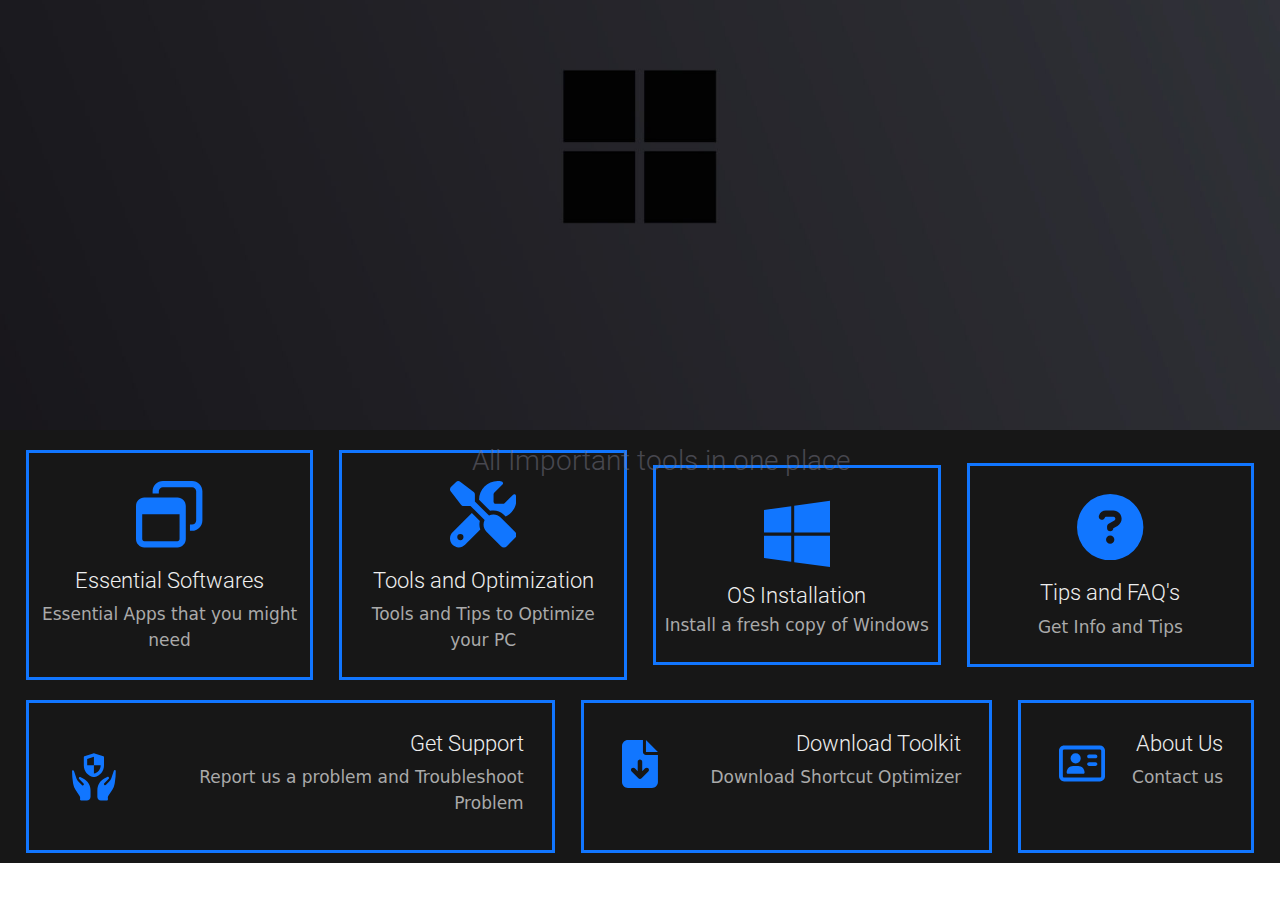
==== index.html @ a5f3204c "Utility Toolkit v1.0.1" ====
<!DOCTYPE html>
<html lang="en">
<head>
    <meta charset="UTF-8">
    <meta http-equiv="X-UA-Compatible" content="IE=edge">
    <meta name="viewport" content="width=device-width, initial-scale=1.0">
    <title>Utility Toolkit</title>
    <link rel="shortcut icon" href="favicon.png" type="image/x-icon">

    <meta name="author" content="Md. Muhibbur Rahman">
    <meta name="description" content="Utility Toolkit">

    <!--CSS-->
    <link rel="stylesheet" href="css/main.css">
    <link rel="stylesheet" href="css/mobile.css">
    <link rel="stylesheet" href="css/universal.css">
    <link rel="stylesheet" href="css/bootstrap.css"><!-- Bootstrap Offline -->
    
    <!--Fontawesome CDN-->
    <link rel="stylesheet" href="https://cdnjs.cloudflare.com/ajax/libs/font-awesome/6.1.1/css/all.min.css" integrity="sha512-KfkfwYDsLkIlwQp6LFnl8zNdLGxu9YAA1QvwINks4PhcElQSvqcyVLLD9aMhXd13uQjoXtEKNosOWaZqXgel0g==" crossorigin="anonymous" referrerpolicy="no-referrer" />
</head>
<body class="body"> 

    <section class="intro">
        <img src="res/intro/pc-cover.jpg" class="main-cover pc-cover" alt="main-cover">
        <img src="res/intro/phone-cover.jpg" class="main-cover mobile-cover" alt="main-cover">
        <p class="intro-text"> All Important tools in one place </p>

        <div class="forward-text">
            <i class="fa-solid fa-triangle-exclamation"></i> <p class="f-text"><b class="f-text-b">Note : </b> This Site isn't Optimised for Phone. Please Re-Open this in your Browser</p>
        </div>

    </section>


    <section class="option-section">
         <!-- Options -->
         <div class="option-wrapper">
            <div class="option esoft">
                <a href="pages/essential-softwares/essential-softwares.html" class="option-link">
                    <svg class="option-logo-svg" xmlns="http://www.w3.org/2000/svg" viewBox="0 0 512 512"><path d="M432 48H208c-17.7 0-32 14.3-32 32V96H128V80c0-44.2 35.8-80 80-80H432c44.2 0 80 35.8 80 80V304c0 44.2-35.8 80-80 80H416V336h16c17.7 0 32-14.3 32-32V80c0-17.7-14.3-32-32-32zM48 448c0 8.8 7.2 16 16 16H320c8.8 0 16-7.2 16-16V256H48V448zM64 128H320c35.3 0 64 28.7 64 64V448c0 35.3-28.7 64-64 64H64c-35.3 0-64-28.7-64-64V192c0-35.3 28.7-64 64-64z"/></svg>
                    <div class="option-text">
                        <h3 class="option-name">Essential Softwares</h3>
                        <p class="option-desc">Essential Apps that you might need</p>
                    </div>
                    
                </a>
            </div>

            <div class="option tools" >
                <a href="pages/tools/tools.html" class="option-link">
                    <svg class="option-logo-svg" xmlns="http://www.w3.org/2000/svg" viewBox="0 0 512 512"><path d="M78.6 5C69.1-2.4 55.6-1.5 47 7L7 47c-8.5 8.5-9.4 22-2.1 31.6l80 104c4.5 5.9 11.6 9.4 19 9.4h54.1l109 109c-14.7 29-10 65.4 14.3 89.6l112 112c12.5 12.5 32.8 12.5 45.3 0l64-64c12.5-12.5 12.5-32.8 0-45.3l-112-112c-24.2-24.2-60.6-29-89.6-14.3l-109-109V104c0-7.5-3.5-14.5-9.4-19L78.6 5zM19.9 396.1C7.2 408.8 0 426.1 0 444.1C0 481.6 30.4 512 67.9 512c18 0 35.3-7.2 48-19.9L233.7 374.3c-7.8-20.9-9-43.6-3.6-65.1l-61.7-61.7L19.9 396.1zM512 144c0-10.5-1.1-20.7-3.2-30.5c-2.4-11.2-16.1-14.1-24.2-6l-63.9 63.9c-3 3-7.1 4.7-11.3 4.7H352c-8.8 0-16-7.2-16-16V102.6c0-4.2 1.7-8.3 4.7-11.3l63.9-63.9c8.1-8.1 5.2-21.8-6-24.2C388.7 1.1 378.5 0 368 0C288.5 0 224 64.5 224 144l0 .8 85.3 85.3c36-9.1 75.8 .5 104 28.7L429 274.5c49-23 83-72.8 83-130.5zM56 432a24 24 0 1 1 48 0 24 24 0 1 1 -48 0z"/></svg>
                    <div class="option-text">
                       <h3 class="option-name">Tools and Optimization</h3>
                       <p class="option-desc">Tools and Tips to Optimize your PC</p> 
                    </div>
                    
                </a>
            </div>

            <div class="option os" >
                <a href="pages/os/os.html" class="option-link">
                    <svg class="option-logo-svg" style="margin-bottom: 11px;"  xmlns="http://www.w3.org/2000/svg" viewBox="0 0 448 512"><!--! Font Awesome Pro 6.4.0 by @fontawesome - https://fontawesome.com License - https://fontawesome.com/license (Commercial License) Copyright 2023 Fonticons, Inc. --><path d="M0 93.7l183.6-25.3v177.4H0V93.7zm0 324.6l183.6 25.3V268.4H0v149.9zm203.8 28L448 480V268.4H203.8v177.9zm0-380.6v180.1H448V32L203.8 65.7z"/></svg>
                    <div class="option-text">
                        <h3 class="option-name" style="margin-top: 0px;margin-bottom: 4px;">OS Installation</h3>
                        <p class="option-desc">Install a fresh copy of Windows</p>
                    </div>
                </a>
            </div>

            <div class="option tips" >
                <a href="pages/tips/tips.html" class="option-link">
                    <svg class="option-logo-svg" xmlns="http://www.w3.org/2000/svg" viewBox="0 0 512 512"><!--! Font Awesome Pro 6.4.0 by @fontawesome - https://fontawesome.com License - https://fontawesome.com/license (Commercial License) Copyright 2023 Fonticons, Inc. --><path d="M256 512A256 256 0 1 0 256 0a256 256 0 1 0 0 512zM169.8 165.3c7.9-22.3 29.1-37.3 52.8-37.3h58.3c34.9 0 63.1 28.3 63.1 63.1c0 22.6-12.1 43.5-31.7 54.8L280 264.4c-.2 13-10.9 23.6-24 23.6c-13.3 0-24-10.7-24-24V250.5c0-8.6 4.6-16.5 12.1-20.8l44.3-25.4c4.7-2.7 7.6-7.7 7.6-13.1c0-8.4-6.8-15.1-15.1-15.1H222.6c-3.4 0-6.4 2.1-7.5 5.3l-.4 1.2c-4.4 12.5-18.2 19-30.6 14.6s-19-18.2-14.6-30.6l.4-1.2zM224 352a32 32 0 1 1 64 0 32 32 0 1 1 -64 0z"/></svg>
                    <div class="option-text">
                        <h3 class="option-name">Tips and FAQ's</h3>
                        <p class="option-desc">Get Info and Tips</p>
                    </div>
                </a>
            </div>
        </div>

        <div class="option-wrapper wrapper-r2">
 
            <div class="option c1">
                <a href="pages/support/support.html" class="option-link c-link">
                    <svg class="option-logo-svg c1-logo" version="1.1" id="Layer_1" xmlns="http://www.w3.org/2000/svg" xmlns:xlink="http://www.w3.org/1999/xlink" x="0px" y="0px"viewBox="0 0 64 64" style="enable-background:new 0 0 64 64;" xml:space="preserve"><path class="st0" d="M6,25.2L6,25.2c0,4.6,0.4,9.1,1.1,13.6l0.3,1.6c0.4,2.4,1.3,4.7,2.7,6.8l4.7,7.1c0.8,1.2,1,2.6,0.7,4c-0.2,0.8,0.4,1.6,1.2,1.8c0.1,0,0.2,0,0.3,0h6.5c2.5,0,4.5-2,4.5-4.5l0,0v-7.5c0-2.8-0.7-5.6-2.1-8.1c-1.6-2.7-3.9-4.9-6.7-6.2l-2.9-1.5c-0.2-0.1-0.4-0.1-0.6-0.2h-0.2c-0.8,0-1.4,0.7-1.4,1.4c0,0.4,0.1,0.7,0.4,1l5.2,5.2c0.5,0.5,0.5,1.3,0.1,1.9c-0.5,0.6-1.4,0.7-2,0.2c0,0-0.1-0.1-0.1-0.1l-3.9-3.8c-1.1-1.1-2-2.5-2.5-4l-3-8.9C8,24.2,7.3,24,6.7,24.2C6.3,24.4,6,24.7,6,25.2z"/><path class="st0" d="M56.6,40.3l0.3-1.6c0.8-4.5,1.1-9,1.1-13.6l0,0c0-0.6-0.5-1.2-1.2-1.2c-0.5,0-0.9,0.3-1.1,0.8l-3,8.9c-0.5,1.5-1.4,2.9-2.5,4l-3.8,3.8c-0.5,0.6-1.4,0.6-2,0.1c0,0-0.1-0.1-0.1-0.1c-0.5-0.6-0.4-1.4,0.1-1.9l5.2-5.2c0.5-0.6,0.5-1.5,0-2c-0.3-0.3-0.6-0.4-1-0.4h-0.2c-0.2,0-0.4,0.1-0.6,0.2l-2.9,1.5c-2.8,1.4-5.1,3.5-6.7,6.2c-1.4,2.5-2.1,5.3-2.1,8.1v8c0,2.3,1.9,4.1,4.1,4.1h7c0.8,0,1.5-0.7,1.5-1.5c0-0.1,0-0.2,0-0.4c-0.3-1.4-0.1-2.8,0.7-4l4.7-7.1C55.3,45,56.2,42.7,56.6,40.3z"/><path class="st0" d="M44,18.3V8.5l0,0c0-0.5-0.3-0.9-0.7-1L32.8,4.1C32.6,4,32.3,4,32,4l0,0c-0.3,0-0.6,0-0.9,0.1L20.7,7.5c-0.4,0.1-0.7,0.5-0.7,1v9.8C20,25,24.6,30.6,31.1,32c0.3,0.1,0.6,0.1,0.9,0.1l0,0c0.3,0,0.6,0,0.9-0.1C39.4,30.6,44,24.9,44,18.3zM40,18.3c0,4.7-3.3,8.7-7.9,9.7H32V18h-8v-7.3l8-2.6V18h8V18.3z"/></svg>
                    <div class="option-text">
                        <h3 class="option-name righty">Get Support</h3>
                        <p class="option-desc righty">Report us a problem and Troubleshoot Problem</p>
                    </div>
                </a>
            </div>

            <div class="option c2 ">
                <a href="pages/toolkit/toolkit.html"  class="option-link c-link">
                    <svg class="option-logo-svg c2-logo" xmlns="http://www.w3.org/2000/svg" viewBox="0 0 384 512"><!--! Font Awesome Pro 6.4.0 by @fontawesome - https://fontawesome.com License - https://fontawesome.com/license (Commercial License) Copyright 2023 Fonticons, Inc. --><path d="M64 0C28.7 0 0 28.7 0 64V448c0 35.3 28.7 64 64 64H320c35.3 0 64-28.7 64-64V160H256c-17.7 0-32-14.3-32-32V0H64zM256 0V128H384L256 0zM216 232V334.1l31-31c9.4-9.4 24.6-9.4 33.9 0s9.4 24.6 0 33.9l-72 72c-9.4 9.4-24.6 9.4-33.9 0l-72-72c-9.4-9.4-9.4-24.6 0-33.9s24.6-9.4 33.9 0l31 31V232c0-13.3 10.7-24 24-24s24 10.7 24 24z"/></svg>
                    <div class="option-text">
                        <h3 class="option-name righty">Download Toolkit</h3>
                        <p class="option-desc righty">Download Shortcut Optimizer </p>
                    </div>
                </a>
            </div>

            <div class="option c3">
                <a href="pages/info/info.html" class="option-link c-link">
                    <svg class="option-logo-svg c3-logo" xmlns="http://www.w3.org/2000/svg" viewBox="0 0 576 512"><!--! Font Awesome Pro 6.4.0 by @fontawesome - https://fontawesome.com License - https://fontawesome.com/license (Commercial License) Copyright 2023 Fonticons, Inc. --><path d="M512 80c8.8 0 16 7.2 16 16V416c0 8.8-7.2 16-16 16H64c-8.8 0-16-7.2-16-16V96c0-8.8 7.2-16 16-16H512zM64 32C28.7 32 0 60.7 0 96V416c0 35.3 28.7 64 64 64H512c35.3 0 64-28.7 64-64V96c0-35.3-28.7-64-64-64H64zM208 256a64 64 0 1 0 0-128 64 64 0 1 0 0 128zm-32 32c-44.2 0-80 35.8-80 80c0 8.8 7.2 16 16 16H304c8.8 0 16-7.2 16-16c0-44.2-35.8-80-80-80H176zM376 144c-13.3 0-24 10.7-24 24s10.7 24 24 24h80c13.3 0 24-10.7 24-24s-10.7-24-24-24H376zm0 96c-13.3 0-24 10.7-24 24s10.7 24 24 24h80c13.3 0 24-10.7 24-24s-10.7-24-24-24H376z"/></svg>
                    <div class="option-text">
                        <h3 class="option-name righty">About Us</h3>
                        <p class="option-desc righty">Contact us</p>
                    </div>
                </a>
            </div>
        </div>

        <!-- Options End -->
    </section>



   

    <!-- JS -->
    <script src="js/script.js"></script>
</body>
</html>
---- css/main.css ----
@media screen and (min-width : 992px){
    /*******PC SCREEN CSS*******/
    .intro{
        margin: 0;
        padding: 0px 0px 10px 0px;
        background-color: var(--bg);
    }
    .intro-text{
        color: #777888;
        opacity: 50% !important;
        font-size: 28px;
        font-family: Font2;
        /* font-weight: 800; */
        /* text-shadow: 0px 0px 10px #ffffff !important; */
        margin: 0;
        position: absolute;
        top: 48%;
        left: 35.5%;
        /* background-color: rgba(23, 23, 23, 0.311); */
        border-radius: 10px;
        padding: 8px 18px;
    }
    .forward-text{
        display: none;
    }
    .main-cover{
        width: 100%;
    }
    .mobile-cover{
        display: none;
    }



    /******* Option *******/
    .option-section{
        background-color: var(--bg);
        padding: 10px 0px;
    }

    .option-wrapper{
        /* position: absolute;
        bottom: 15px; */
        margin: 0px auto;
        display: flex;
        justify-content: space-between;
        align-items: center;
        width: 98%;        
    }
    
    .option{
        border: 3px solid var(--theme);
        margin: 0px 13px;
        padding: 8px;
        height: auto;
        width: 27%;
        transition: 0.1s;
    }
    .option-logo-svg{
        width: 25%;
        padding: 0px;
        display: block;
        margin: 20px auto;
        fill: var(--theme);
    }

    .option-name{
        text-align: center !important;
        color: var(--text);
        margin-top: 10px;
        font-size: 22px;
        transition: 0.2s;
        font-family: Font2;
    }
    .option-desc{
        text-align: center !important;
        color: var(--dim);
        font-size: 17px;
        transition: 0.2s;
    }
    .option-link{
        text-decoration: none;

    }
    .option:hover{
        background-color: #222222;
        border: none;
        border-bottom: 4px solid var(--theme);
        transition: 0.2s;
    }
    .option:hover .option-logo-svg{
        fill: var(--theme);
        stroke: var(--theme);
        transition: 0.1s;
    }
    .option:hover .option-name{
        color:var(--theme);
        font-weight: 800;
        font-size: 24px;
        transition: 0.2s;
    }
    .option:hover .option-desc{
        color: var(--text);
        transition: 0.2s;
    }





    .wrapper-r2{
        width: 98%;
        margin-top: 20px;
        display: flex;
        justify-content: space-between;
    }

    .c-link{
        display: flex;
        justify-content: space-between;
        align-items: center;
        padding: 10px 20px;
        text-decoration: none;
    }

    .c1, .c2, .c3{
        height: 17vh;
    }


    .option-text h3,p{
        text-align: right;
    }


    .c1-logo, .c2-logo, .c3-logo{
        margin: 0;
        padding: 10px;
        width: 16%;
        fill: var(--theme);
    }
    .c3-logo{
        width: 38%;
    }
    .c2-logo{
        width: 16%;
    }
    .righty{
        text-align: right !important;
    }


    .c1{
        width: 45%;
    }
    .c2{
        width: 35%;
    }
    .c3{
        width: 20%;
    }

}

@media screen and (max-width: 1280px) and (max-height: 720px) {
    .intro-text{
        font-size: 28px;
        top: 40%;
        left: 32%;
    }
    .option{
        height: auto;
    }
}
---- css/mobile.css ----
@media screen and (max-width:992px) {
    
    .main-cover{
        width: 100%;
    }
    .pc-cover{
        display: none;
    }
    .mobile-cover{
        display: block;
    }
    .intro-text{
        position: absolute;
        top: 57%;
        left: 18%;
        color: #656565;
        font-size: 20px;
        font-family: Font1;
    }
    .option-section{
        background-color: #000000;
        width: 90%;
        margin:  0 auto;
    }
    .body{
        background-color: #000000;
    }

    .option{
        background-color: var(--bg);
        border-radius: 3px;
        border-left: 3px solid var(--theme);
        padding: 10px;
        justify-content: space-between;
        margin: 20px 0px;
        transition: 0.2s;
    }
    .option:hover{
        border: none;
        transition: 0.2s;
        /* border: 3px solid var(--theme); */
        box-shadow: 0px 0px 10px 5px var(--theme);
    }
    .option-logo-svg{
        fill: var(--theme);
        width: 15%;
        display: block;
        margin: 0 20px;
    }
    .option-text{
        padding-top: 15px;
    }
    .option-name{
        font-family: Font1;
        font-size: 22px;
        text-align: right;
    }
    .option-desc{
        color: var(--dim);
        text-align: right;

    }
    .option-link{
        text-decoration: none;
        display: flex;
        justify-content: space-between;

    }
    .c1-logo{
        width: 25%;
        margin-left: 13px;
    }
    .c2-logo{
        width: 12%;
    }
    .forward-text{
        padding: 10px;
        display: flex;
        color: var(--dim);
    }
    .forward-text i{
        color: var(--theme);
        padding: 0px 10px;
        margin: 0;
    }
    .f-text{
        font-size: 18px;
        font-family: Font1;
    }
    .f-text-b{
        color: var(--theme);
    }
    .esoft{
        display: none;
    }
    .c2{
        display: none;
    }
}
---- css/universal.css ----
*{
    margin: 0px;
    padding: 0px;
    box-sizing: border-box;
    scroll-behavior: smooth;
}

/******* Fonts *******/
@font-face {
    font-family: Font1;
    src: url('../fonts/Roboto-Light.ttf');
}
@font-face {
    font-family: Font2;
    src: url('../fonts/Roboto-Light.ttf');
}

/******* Colors *******/
/* Followed Theme : #1176ff */

:root {
    --theme: #1176ff; /* prev. green : 76b900*/
    --bg   : #171717; /* #010101 */
    --text : #eeeeee; /* #ffffff */
    --dim  : #aaaaaa;
}

/******* ScrollBar *******/
::-webkit-scrollbar {
    width: 8px;
    height: 10px;
}
::-webkit-scrollbar-track {
    background-color: #5f5f5f;
}
::-webkit-scrollbar-thumb {
    background-color: var(--theme);
    border-radius: 10px;
    border: 2px solid #000000;
}
::-webkit-scrollbar-thumb:hover {
    background-color: #313131;
}

/******* Back Button *******/
.back-button{
    padding: 10px 10px;
    margin-top: 20px;
    border-bottom: 2px solid var(--theme);
    border-radius: 0px;
    position: absolute;
    top: 20px;
    left: 20px;
    transition: 0.2s;
    background-color: var(--bg);
}
.back-button a{
    padding: 10px;
    text-decoration: none;
    color: var(--text);
    font-family: Font1;
    font-weight: 600;
    background-color: transparent;
}
.back-button a i{
    background-color: transparent;
}
.back-button:hover{
    transition: 0.2s;
    border: none;
    border-radius: 2px;
    border-bottom: 3px solid var(--theme);
    background-color: #313131;
}
.back-button a:hover{
    color: var(--theme);
}

/* a:visited{
    color: ;
} */

header{
    background-color: var(--bg);
}
.header-text{
    color: var(--text);
    font-family: Font1;
    display: block;
    width: 30%;
    margin: 0 auto;
    text-align: center;
    font-size: 32px;
    padding-top: 20px;
    transition: 0.2s;
}
.dotted-hr{
    border: 6px dotted white;
    border-bottom: none;
    margin: 0 auto;
    margin-top: 20px;
    width: 100px;
}

@media screen and (max-width: 1280px) and (max-height: 720px)
{
    .header-text{
        font-size: 32px;
    }
}

@media screen and (max-width:992px){
    header{
        padding: 20px 0px;
    }
    .header-text{
        color: var(--text);
        font-family: Font1;
        display: block;
        width: 70%;
        margin: 10px auto;
        text-align: center;
        font-size: 25px;
        transition: 0.2s;
        padding-top: 0px;
    }
    .dotted-hr{
        border: 6px dotted white;
        border-bottom: none;
        margin: 0 auto;
        width: 100px;
    }

    .back-button{
        display: none;
    }
}
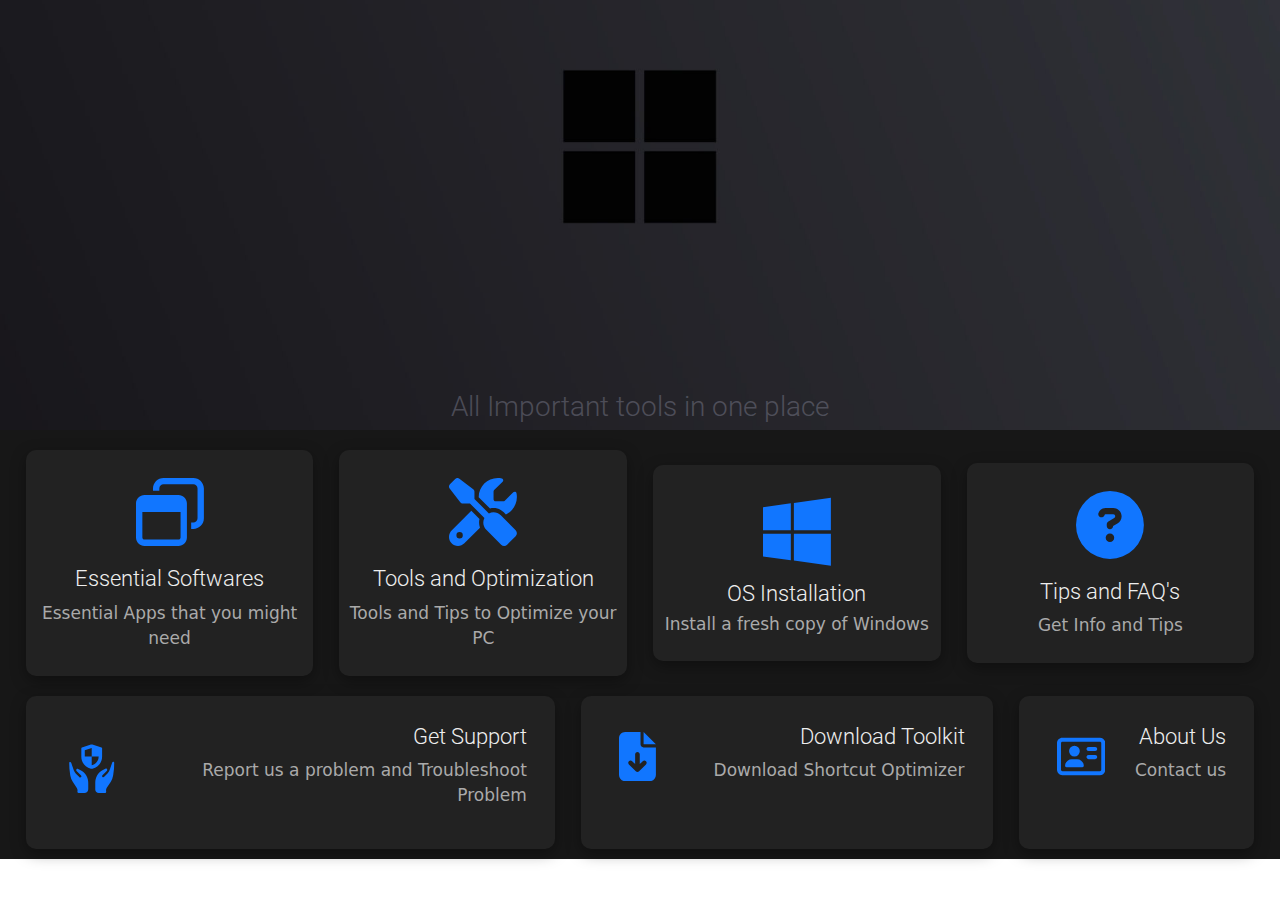
==== commit 7f38dd19: "Updated 1.0.3" ====
--- a/index.html
+++ b/index.html
@@ -1,3 +1,9 @@
+<!--
+    Project : Utility Toolkit
+    ver : 1.0.1
+    Author : Md. Muhibbur Rahman
+    Last Updated : 11/6/2023
+-->
 <!DOCTYPE html>
 <html lang="en">
 <head>
--- a/css/main.css
+++ b/css/main.css
@@ -10,15 +10,18 @@
         opacity: 50% !important;
         font-size: 28px;
         font-family: Font2;
-        /* font-weight: 800; */
         /* text-shadow: 0px 0px 10px #ffffff !important; */
         margin: 0;
+
         position: absolute;
-        top: 48%;
-        left: 35.5%;
-        /* background-color: rgba(23, 23, 23, 0.311); */
-        border-radius: 10px;
+        top: 42%;
+        left: 25%;
+        
         padding: 8px 18px;
+        display: block;
+        width: 50%;
+        text-align: center;
+        margin:  0 auto;
     }
     .forward-text{
         display: none;
@@ -49,12 +52,15 @@
     }
     
     .option{
-        border: 3px solid var(--theme);
+        /* border: 3px solid var(--theme); */
         margin: 0px 13px;
         padding: 8px;
         height: auto;
         width: 27%;
         transition: 0.1s;
+        background-color: var(--bgh);
+        border-radius: 10px;
+        box-shadow: rgba(0, 0, 0, 0.35) 0px 5px 15px;
     }
     .option-logo-svg{
         width: 25%;
--- a/css/universal.css
+++ b/css/universal.css
@@ -4,6 +4,7 @@
     box-sizing: border-box;
     scroll-behavior: smooth;
 }
+
 
 /******* Fonts *******/
 @font-face {
@@ -18,12 +19,17 @@
 /******* Colors *******/
 /* Followed Theme : #1176ff */
 
-:root {
-    --theme: #1176ff; /* prev. green : 76b900*/
-    --bg   : #171717; /* #010101 */
-    --text : #eeeeee; /* #ffffff */
+
+ :root {
+    --theme: #1176ff; 
+    --bg   : #171717; 
+    --text : #eeeeee; 
     --dim  : #aaaaaa;
-}
+    --bgh: #222222;
+} 
+
+
+
 
 /******* ScrollBar *******/
 ::-webkit-scrollbar {
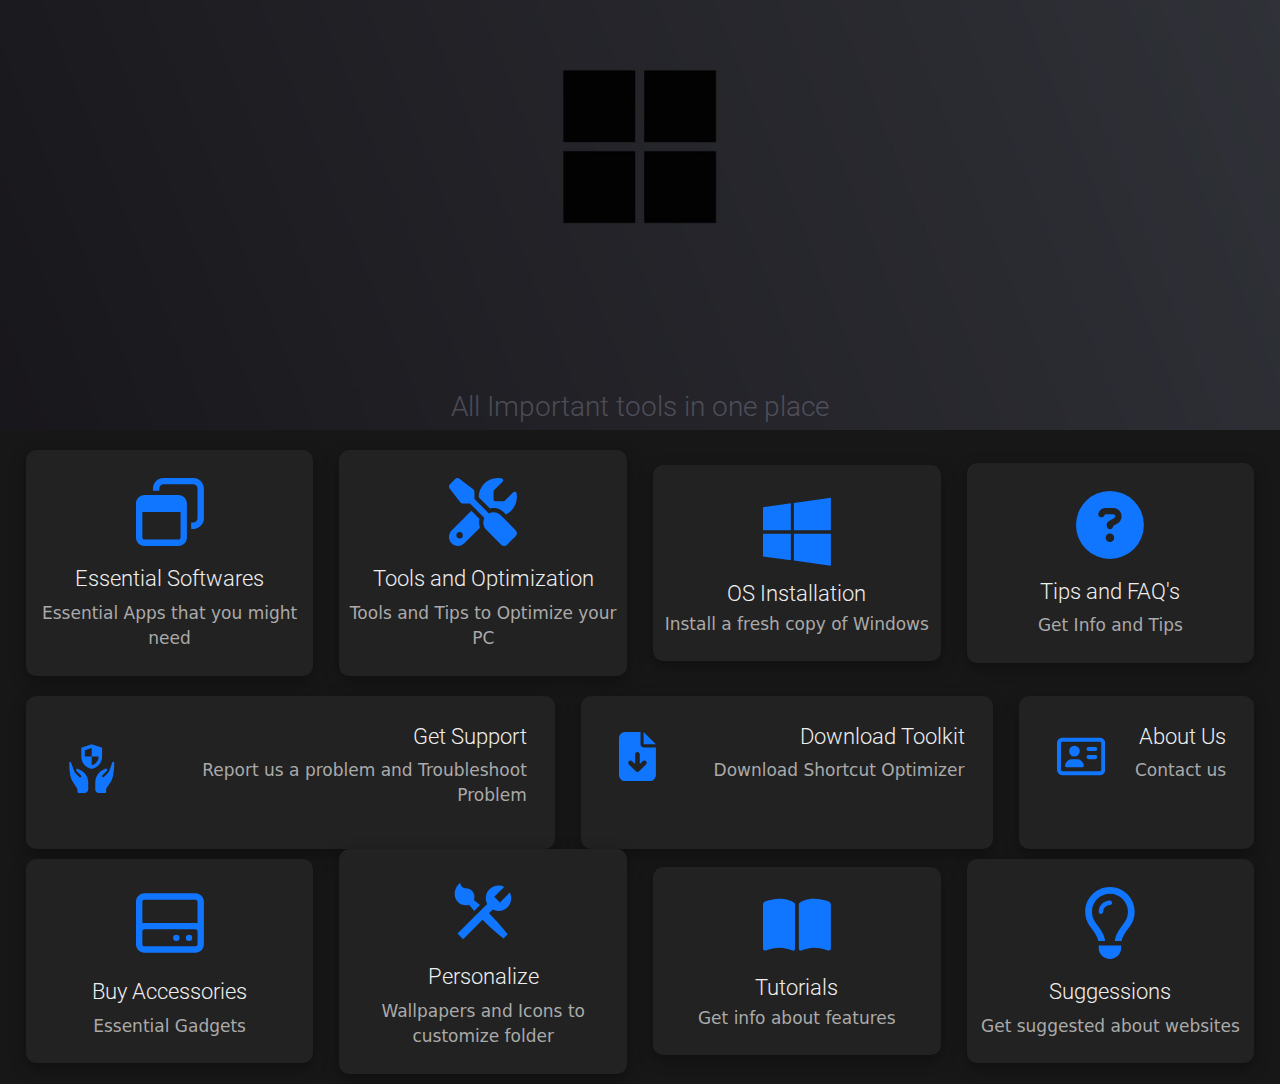
==== commit f471cd62: "debug" ====
--- a/index.html
+++ b/index.html
@@ -1,8 +1,8 @@
 <!--
     Project : Utility Toolkit
-    ver : 1.0.1
+    ver : 1.0.3
     Author : Md. Muhibbur Rahman
-    Last Updated : 11/6/2023
+    Last Updated : 14/6/2023
 -->
 <!DOCTYPE html>
 <html lang="en">
@@ -33,7 +33,7 @@
         <p class="intro-text"> All Important tools in one place </p>
 
         <div class="forward-text">
-            <i class="fa-solid fa-triangle-exclamation"></i> <p class="f-text"><b class="f-text-b">Note : </b> This Site isn't Optimised for Phone. Please Re-Open this in your Browser</p>
+            <i class="fa-solid fa-triangle-exclamation"></i> <p class="f-text"><b class="f-text-b">Note : </b> This Site isn't Optimised for Phone. Please Re-Open this page in your Computer</p>
         </div>
 
     </section>
@@ -118,11 +118,52 @@
             </div>
         </div>
 
+
+        <div class="option-wrapper wrapper3">
+            <div class="option accessories">
+                <a href="pages/accessories/accessories.html" class="option-link">
+                    <svg class="option-logo-svg" xmlns="http://www.w3.org/2000/svg" height="8vh" viewBox="0 0 512 512"><!--! Font Awesome Free 6.4.0 by @fontawesome - https://fontawesome.com License - https://fontawesome.com/license (Commercial License) Copyright 2023 Fonticons, Inc. --><path d="M64 80c-8.8 0-16 7.2-16 16V258c5.1-1.3 10.5-2 16-2H448c5.5 0 10.9 .7 16 2V96c0-8.8-7.2-16-16-16H64zM48 320v96c0 8.8 7.2 16 16 16H448c8.8 0 16-7.2 16-16V320c0-8.8-7.2-16-16-16H64c-8.8 0-16 7.2-16 16zM0 320V96C0 60.7 28.7 32 64 32H448c35.3 0 64 28.7 64 64V320v96c0 35.3-28.7 64-64 64H64c-35.3 0-64-28.7-64-64V320zm280 48a24 24 0 1 1 48 0 24 24 0 1 1 -48 0zm120-24a24 24 0 1 1 0 48 24 24 0 1 1 0-48z"/></svg>
+                    <div class="option-text">
+                        <h3 class="option-name">Buy Accessories</h3>
+                        <p class="option-desc">Essential Gadgets </p>
+                    </div>
+                    
+                </a>
+            </div>
+
+            <div class="option customize" >
+                <a href="pages/personalize/personalize.html" class="option-link">
+                    <svg class="option-logo-svg" viewBox="0 0 24 24" xmlns="http://www.w3.org/2000/svg"><rect x="0" fill="none" width="24" height="24"/><g><path d="M2 6c0-1.505.78-3.08 2-4 0 .845.69 2 2 2 1.657 0 3 1.343 3 3 0 .386-.08.752-.212 1.09.74.594 1.476 1.19 2.19 1.81L8.9 11.98c-.62-.716-1.214-1.454-1.807-2.192C6.753 9.92 6.387 10 6 10c-2.21 0-4-1.79-4-4zm12.152 6.848l1.34-1.34c.607.304 1.283.492 2.008.492 2.485 0 4.5-2.015 4.5-4.5 0-.725-.188-1.4-.493-2.007L18 9l-2-2 3.507-3.507C18.9 3.188 18.225 3 17.5 3 15.015 3 13 5.015 13 7.5c0 .725.188 1.4.493 2.007L3 20l2 2 6.848-6.848c1.885 1.928 3.874 3.753 5.977 5.45l1.425 1.148 1.5-1.5-1.15-1.425c-1.695-2.103-3.52-4.092-5.448-5.977z"/></g></svg>
+                    <div class="option-text">
+                       <h3 class="option-name">Personalize</h3>
+                       <p class="option-desc">Wallpapers and Icons to customize folder</p> 
+                    </div>
+                    
+                </a>
+            </div>
+
+            <div class="option tutorial" >
+                <a href="pages/tutorial/tutorial.html" class="option-link">
+                        <svg class="option-logo-svg" xmlns="http://www.w3.org/2000/svg" viewBox="0 0 576 512"><!--! Font Awesome Pro 6.4.0 by @fontawesome - https://fontawesome.com License - https://fontawesome.com/license (Commercial License) Copyright 2023 Fonticons, Inc. --><path d="M249.6 471.5c10.8 3.8 22.4-4.1 22.4-15.5V78.6c0-4.2-1.6-8.4-5-11C247.4 52 202.4 32 144 32C93.5 32 46.3 45.3 18.1 56.1C6.8 60.5 0 71.7 0 83.8V454.1c0 11.9 12.8 20.2 24.1 16.5C55.6 460.1 105.5 448 144 448c33.9 0 79 14 105.6 23.5zm76.8 0C353 462 398.1 448 432 448c38.5 0 88.4 12.1 119.9 22.6c11.3 3.8 24.1-4.6 24.1-16.5V83.8c0-12.1-6.8-23.3-18.1-27.6C529.7 45.3 482.5 32 432 32c-58.4 0-103.4 20-123 35.6c-3.3 2.6-5 6.8-5 11V456c0 11.4 11.7 19.3 22.4 15.5z"/></svg>                    <div class="option-text">
+                        <h3 class="option-name" style="margin-top: 0px;margin-bottom: 4px;">Tutorials</h3>
+                        <p class="option-desc">Get info about features </p>
+                    </div>
+                </a>
+            </div>
+
+            <div class="option suggestion" >
+                <a href="pages/suggestion/suggestion.html" class="option-link">
+                    <svg class="option-logo-svg" xmlns="http://www.w3.org/2000/svg" height="8vh" viewBox="0 0 384 512"><!--! Font Awesome Free 6.4.0 by @fontawesome - https://fontawesome.com License - https://fontawesome.com/license (Commercial License) Copyright 2023 Fonticons, Inc. --><path d="M297.2 248.9C311.6 228.3 320 203.2 320 176c0-70.7-57.3-128-128-128S64 105.3 64 176c0 27.2 8.4 52.3 22.8 72.9c3.7 5.3 8.1 11.3 12.8 17.7l0 0c12.9 17.7 28.3 38.9 39.8 59.8c10.4 19 15.7 38.8 18.3 57.5H109c-2.2-12-5.9-23.7-11.8-34.5c-9.9-18-22.2-34.9-34.5-51.8l0 0 0 0c-5.2-7.1-10.4-14.2-15.4-21.4C27.6 247.9 16 213.3 16 176C16 78.8 94.8 0 192 0s176 78.8 176 176c0 37.3-11.6 71.9-31.4 100.3c-5 7.2-10.2 14.3-15.4 21.4l0 0 0 0c-12.3 16.8-24.6 33.7-34.5 51.8c-5.9 10.8-9.6 22.5-11.8 34.5H226.4c2.6-18.7 7.9-38.6 18.3-57.5c11.5-20.9 26.9-42.1 39.8-59.8l0 0 0 0 0 0c4.7-6.4 9-12.4 12.7-17.7zM192 128c-26.5 0-48 21.5-48 48c0 8.8-7.2 16-16 16s-16-7.2-16-16c0-44.2 35.8-80 80-80c8.8 0 16 7.2 16 16s-7.2 16-16 16zm0 384c-44.2 0-80-35.8-80-80V416H272v16c0 44.2-35.8 80-80 80z"/></svg>
+                    <div class="option-text">
+                        <h3 class="option-name">Suggessions</h3>
+                        <p class="option-desc">Get suggested about websites</p>
+                    </div>
+                </a>
+            </div>
+        </div>
+
         <!-- Options End -->
     </section>
-
-
-
    
 
     <!-- JS -->
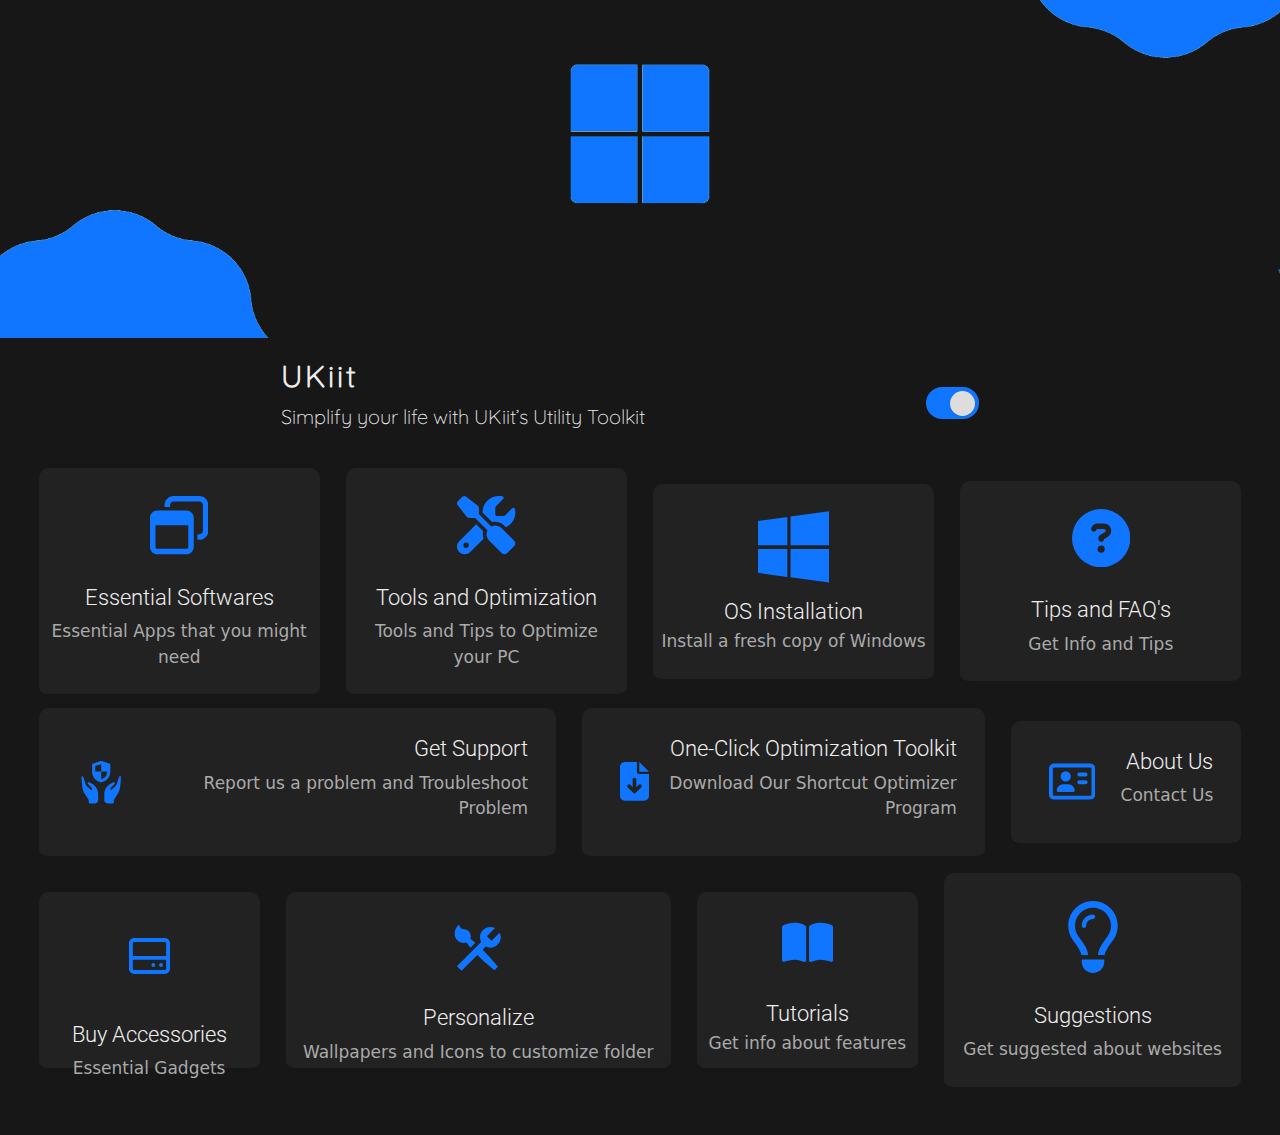
==== commit 4e7b22eb: "v 1.0.4" ====
--- a/index.html
+++ b/index.html
@@ -1,8 +1,8 @@
 <!--
     Project : Utility Toolkit
-    ver : 1.0.3
+    ver : 1.0.4
     Author : Md. Muhibbur Rahman
-    Last Updated : 14/6/2023
+    Last Updated : 1/7/2023
 -->
 <!DOCTYPE html>
 <html lang="en">
@@ -10,9 +10,11 @@
     <meta charset="UTF-8">
     <meta http-equiv="X-UA-Compatible" content="IE=edge">
     <meta name="viewport" content="width=device-width, initial-scale=1.0">
-    <title>Utility Toolkit</title>
+    
+    <title>UKiit | Utility Toolkit</title>
     <link rel="shortcut icon" href="favicon.png" type="image/x-icon">
-
+    
+    <meta name="google-site-verification" content="Gc1A3nzqM8a6-EPgp95xDMVdFL9bkyouBEN5Z5CWJrk" />
     <meta name="author" content="Md. Muhibbur Rahman">
     <meta name="description" content="Utility Toolkit">
 
@@ -28,23 +30,33 @@
 <body class="body"> 
 
     <section class="intro">
-        <img src="res/intro/pc-cover.jpg" class="main-cover pc-cover" alt="main-cover">
+        <img src="res/intro/pc-cover-dark.jpg" class="main-cover pc-cover" alt="main-cover">
         <img src="res/intro/phone-cover.jpg" class="main-cover mobile-cover" alt="main-cover">
-        <p class="intro-text"> All Important tools in one place </p>
+        <!-- <p class="intro-text"> All Important tools in one place </p> -->
 
         <div class="forward-text">
             <i class="fa-solid fa-triangle-exclamation"></i> <p class="f-text"><b class="f-text-b">Note : </b> This Site isn't Optimised for Phone. Please Re-Open this page in your Computer</p>
         </div>
 
+        <div class="intro-textarea">
+            <div class="text-wrapper">
+                <h3>UKiit</h3>
+                <p>Simplify your life with UKiit’s Utility Toolkit</p>
+            </div>
+            <input type="checkbox" class="toggle" checked>
+
+        </div>
+          
+          
     </section>
 
 
     <section class="option-section">
          <!-- Options -->
          <div class="option-wrapper">
-            <div class="option esoft">
+            <div class="option">
                 <a href="pages/essential-softwares/essential-softwares.html" class="option-link">
-                    <svg class="option-logo-svg" xmlns="http://www.w3.org/2000/svg" viewBox="0 0 512 512"><path d="M432 48H208c-17.7 0-32 14.3-32 32V96H128V80c0-44.2 35.8-80 80-80H432c44.2 0 80 35.8 80 80V304c0 44.2-35.8 80-80 80H416V336h16c17.7 0 32-14.3 32-32V80c0-17.7-14.3-32-32-32zM48 448c0 8.8 7.2 16 16 16H320c8.8 0 16-7.2 16-16V256H48V448zM64 128H320c35.3 0 64 28.7 64 64V448c0 35.3-28.7 64-64 64H64c-35.3 0-64-28.7-64-64V192c0-35.3 28.7-64 64-64z"/></svg>
+                    <svg class="option-logo-svg esoft-logo" xmlns="http://www.w3.org/2000/svg" viewBox="0 0 512 512"><path d="M432 48H208c-17.7 0-32 14.3-32 32V96H128V80c0-44.2 35.8-80 80-80H432c44.2 0 80 35.8 80 80V304c0 44.2-35.8 80-80 80H416V336h16c17.7 0 32-14.3 32-32V80c0-17.7-14.3-32-32-32zM48 448c0 8.8 7.2 16 16 16H320c8.8 0 16-7.2 16-16V256H48V448zM64 128H320c35.3 0 64 28.7 64 64V448c0 35.3-28.7 64-64 64H64c-35.3 0-64-28.7-64-64V192c0-35.3 28.7-64 64-64z"/></svg>
                     <div class="option-text">
                         <h3 class="option-name">Essential Softwares</h3>
                         <p class="option-desc">Essential Apps that you might need</p>
@@ -53,9 +65,9 @@
                 </a>
             </div>
 
-            <div class="option tools" >
+            <div class="option" >
                 <a href="pages/tools/tools.html" class="option-link">
-                    <svg class="option-logo-svg" xmlns="http://www.w3.org/2000/svg" viewBox="0 0 512 512"><path d="M78.6 5C69.1-2.4 55.6-1.5 47 7L7 47c-8.5 8.5-9.4 22-2.1 31.6l80 104c4.5 5.9 11.6 9.4 19 9.4h54.1l109 109c-14.7 29-10 65.4 14.3 89.6l112 112c12.5 12.5 32.8 12.5 45.3 0l64-64c12.5-12.5 12.5-32.8 0-45.3l-112-112c-24.2-24.2-60.6-29-89.6-14.3l-109-109V104c0-7.5-3.5-14.5-9.4-19L78.6 5zM19.9 396.1C7.2 408.8 0 426.1 0 444.1C0 481.6 30.4 512 67.9 512c18 0 35.3-7.2 48-19.9L233.7 374.3c-7.8-20.9-9-43.6-3.6-65.1l-61.7-61.7L19.9 396.1zM512 144c0-10.5-1.1-20.7-3.2-30.5c-2.4-11.2-16.1-14.1-24.2-6l-63.9 63.9c-3 3-7.1 4.7-11.3 4.7H352c-8.8 0-16-7.2-16-16V102.6c0-4.2 1.7-8.3 4.7-11.3l63.9-63.9c8.1-8.1 5.2-21.8-6-24.2C388.7 1.1 378.5 0 368 0C288.5 0 224 64.5 224 144l0 .8 85.3 85.3c36-9.1 75.8 .5 104 28.7L429 274.5c49-23 83-72.8 83-130.5zM56 432a24 24 0 1 1 48 0 24 24 0 1 1 -48 0z"/></svg>
+                    <svg class="option-logo-svg opt-logo" xmlns="http://www.w3.org/2000/svg" viewBox="0 0 512 512"><path d="M78.6 5C69.1-2.4 55.6-1.5 47 7L7 47c-8.5 8.5-9.4 22-2.1 31.6l80 104c4.5 5.9 11.6 9.4 19 9.4h54.1l109 109c-14.7 29-10 65.4 14.3 89.6l112 112c12.5 12.5 32.8 12.5 45.3 0l64-64c12.5-12.5 12.5-32.8 0-45.3l-112-112c-24.2-24.2-60.6-29-89.6-14.3l-109-109V104c0-7.5-3.5-14.5-9.4-19L78.6 5zM19.9 396.1C7.2 408.8 0 426.1 0 444.1C0 481.6 30.4 512 67.9 512c18 0 35.3-7.2 48-19.9L233.7 374.3c-7.8-20.9-9-43.6-3.6-65.1l-61.7-61.7L19.9 396.1zM512 144c0-10.5-1.1-20.7-3.2-30.5c-2.4-11.2-16.1-14.1-24.2-6l-63.9 63.9c-3 3-7.1 4.7-11.3 4.7H352c-8.8 0-16-7.2-16-16V102.6c0-4.2 1.7-8.3 4.7-11.3l63.9-63.9c8.1-8.1 5.2-21.8-6-24.2C388.7 1.1 378.5 0 368 0C288.5 0 224 64.5 224 144l0 .8 85.3 85.3c36-9.1 75.8 .5 104 28.7L429 274.5c49-23 83-72.8 83-130.5zM56 432a24 24 0 1 1 48 0 24 24 0 1 1 -48 0z"/></svg>
                     <div class="option-text">
                        <h3 class="option-name">Tools and Optimization</h3>
                        <p class="option-desc">Tools and Tips to Optimize your PC</p> 
@@ -64,9 +76,9 @@
                 </a>
             </div>
 
-            <div class="option os" >
+            <div class="option" >
                 <a href="pages/os/os.html" class="option-link">
-                    <svg class="option-logo-svg" style="margin-bottom: 11px;"  xmlns="http://www.w3.org/2000/svg" viewBox="0 0 448 512"><!--! Font Awesome Pro 6.4.0 by @fontawesome - https://fontawesome.com License - https://fontawesome.com/license (Commercial License) Copyright 2023 Fonticons, Inc. --><path d="M0 93.7l183.6-25.3v177.4H0V93.7zm0 324.6l183.6 25.3V268.4H0v149.9zm203.8 28L448 480V268.4H203.8v177.9zm0-380.6v180.1H448V32L203.8 65.7z"/></svg>
+                    <svg class="option-logo-svg os-logo" style="margin-bottom: 11px;"  xmlns="http://www.w3.org/2000/svg" viewBox="0 0 448 512"><!--! Font Awesome Pro 6.4.0 by @fontawesome - https://fontawesome.com License - https://fontawesome.com/license (Commercial License) Copyright 2023 Fonticons, Inc. --><path d="M0 93.7l183.6-25.3v177.4H0V93.7zm0 324.6l183.6 25.3V268.4H0v149.9zm203.8 28L448 480V268.4H203.8v177.9zm0-380.6v180.1H448V32L203.8 65.7z"/></svg>
                     <div class="option-text">
                         <h3 class="option-name" style="margin-top: 0px;margin-bottom: 4px;">OS Installation</h3>
                         <p class="option-desc">Install a fresh copy of Windows</p>
@@ -74,9 +86,9 @@
                 </a>
             </div>
 
-            <div class="option tips" >
+            <div class="option" >
                 <a href="pages/tips/tips.html" class="option-link">
-                    <svg class="option-logo-svg" xmlns="http://www.w3.org/2000/svg" viewBox="0 0 512 512"><!--! Font Awesome Pro 6.4.0 by @fontawesome - https://fontawesome.com License - https://fontawesome.com/license (Commercial License) Copyright 2023 Fonticons, Inc. --><path d="M256 512A256 256 0 1 0 256 0a256 256 0 1 0 0 512zM169.8 165.3c7.9-22.3 29.1-37.3 52.8-37.3h58.3c34.9 0 63.1 28.3 63.1 63.1c0 22.6-12.1 43.5-31.7 54.8L280 264.4c-.2 13-10.9 23.6-24 23.6c-13.3 0-24-10.7-24-24V250.5c0-8.6 4.6-16.5 12.1-20.8l44.3-25.4c4.7-2.7 7.6-7.7 7.6-13.1c0-8.4-6.8-15.1-15.1-15.1H222.6c-3.4 0-6.4 2.1-7.5 5.3l-.4 1.2c-4.4 12.5-18.2 19-30.6 14.6s-19-18.2-14.6-30.6l.4-1.2zM224 352a32 32 0 1 1 64 0 32 32 0 1 1 -64 0z"/></svg>
+                    <svg class="option-logo-svg tips-logo" xmlns="http://www.w3.org/2000/svg" viewBox="0 0 512 512"><!--! Font Awesome Pro 6.4.0 by @fontawesome - https://fontawesome.com License - https://fontawesome.com/license (Commercial License) Copyright 2023 Fonticons, Inc. --><path d="M256 512A256 256 0 1 0 256 0a256 256 0 1 0 0 512zM169.8 165.3c7.9-22.3 29.1-37.3 52.8-37.3h58.3c34.9 0 63.1 28.3 63.1 63.1c0 22.6-12.1 43.5-31.7 54.8L280 264.4c-.2 13-10.9 23.6-24 23.6c-13.3 0-24-10.7-24-24V250.5c0-8.6 4.6-16.5 12.1-20.8l44.3-25.4c4.7-2.7 7.6-7.7 7.6-13.1c0-8.4-6.8-15.1-15.1-15.1H222.6c-3.4 0-6.4 2.1-7.5 5.3l-.4 1.2c-4.4 12.5-18.2 19-30.6 14.6s-19-18.2-14.6-30.6l.4-1.2zM224 352a32 32 0 1 1 64 0 32 32 0 1 1 -64 0z"/></svg>
                     <div class="option-text">
                         <h3 class="option-name">Tips and FAQ's</h3>
                         <p class="option-desc">Get Info and Tips</p>
@@ -89,7 +101,7 @@
  
             <div class="option c1">
                 <a href="pages/support/support.html" class="option-link c-link">
-                    <svg class="option-logo-svg c1-logo" version="1.1" id="Layer_1" xmlns="http://www.w3.org/2000/svg" xmlns:xlink="http://www.w3.org/1999/xlink" x="0px" y="0px"viewBox="0 0 64 64" style="enable-background:new 0 0 64 64;" xml:space="preserve"><path class="st0" d="M6,25.2L6,25.2c0,4.6,0.4,9.1,1.1,13.6l0.3,1.6c0.4,2.4,1.3,4.7,2.7,6.8l4.7,7.1c0.8,1.2,1,2.6,0.7,4c-0.2,0.8,0.4,1.6,1.2,1.8c0.1,0,0.2,0,0.3,0h6.5c2.5,0,4.5-2,4.5-4.5l0,0v-7.5c0-2.8-0.7-5.6-2.1-8.1c-1.6-2.7-3.9-4.9-6.7-6.2l-2.9-1.5c-0.2-0.1-0.4-0.1-0.6-0.2h-0.2c-0.8,0-1.4,0.7-1.4,1.4c0,0.4,0.1,0.7,0.4,1l5.2,5.2c0.5,0.5,0.5,1.3,0.1,1.9c-0.5,0.6-1.4,0.7-2,0.2c0,0-0.1-0.1-0.1-0.1l-3.9-3.8c-1.1-1.1-2-2.5-2.5-4l-3-8.9C8,24.2,7.3,24,6.7,24.2C6.3,24.4,6,24.7,6,25.2z"/><path class="st0" d="M56.6,40.3l0.3-1.6c0.8-4.5,1.1-9,1.1-13.6l0,0c0-0.6-0.5-1.2-1.2-1.2c-0.5,0-0.9,0.3-1.1,0.8l-3,8.9c-0.5,1.5-1.4,2.9-2.5,4l-3.8,3.8c-0.5,0.6-1.4,0.6-2,0.1c0,0-0.1-0.1-0.1-0.1c-0.5-0.6-0.4-1.4,0.1-1.9l5.2-5.2c0.5-0.6,0.5-1.5,0-2c-0.3-0.3-0.6-0.4-1-0.4h-0.2c-0.2,0-0.4,0.1-0.6,0.2l-2.9,1.5c-2.8,1.4-5.1,3.5-6.7,6.2c-1.4,2.5-2.1,5.3-2.1,8.1v8c0,2.3,1.9,4.1,4.1,4.1h7c0.8,0,1.5-0.7,1.5-1.5c0-0.1,0-0.2,0-0.4c-0.3-1.4-0.1-2.8,0.7-4l4.7-7.1C55.3,45,56.2,42.7,56.6,40.3z"/><path class="st0" d="M44,18.3V8.5l0,0c0-0.5-0.3-0.9-0.7-1L32.8,4.1C32.6,4,32.3,4,32,4l0,0c-0.3,0-0.6,0-0.9,0.1L20.7,7.5c-0.4,0.1-0.7,0.5-0.7,1v9.8C20,25,24.6,30.6,31.1,32c0.3,0.1,0.6,0.1,0.9,0.1l0,0c0.3,0,0.6,0,0.9-0.1C39.4,30.6,44,24.9,44,18.3zM40,18.3c0,4.7-3.3,8.7-7.9,9.7H32V18h-8v-7.3l8-2.6V18h8V18.3z"/></svg>
+                    <svg class="option-logo-svg c1-logo" version="1.1" xmlns="http://www.w3.org/2000/svg" xmlns:xlink="http://www.w3.org/1999/xlink" x="0px" y="0px"viewBox="0 0 64 64" style="enable-background:new 0 0 64 64;" xml:space="preserve"><path class="st0" d="M6,25.2L6,25.2c0,4.6,0.4,9.1,1.1,13.6l0.3,1.6c0.4,2.4,1.3,4.7,2.7,6.8l4.7,7.1c0.8,1.2,1,2.6,0.7,4c-0.2,0.8,0.4,1.6,1.2,1.8c0.1,0,0.2,0,0.3,0h6.5c2.5,0,4.5-2,4.5-4.5l0,0v-7.5c0-2.8-0.7-5.6-2.1-8.1c-1.6-2.7-3.9-4.9-6.7-6.2l-2.9-1.5c-0.2-0.1-0.4-0.1-0.6-0.2h-0.2c-0.8,0-1.4,0.7-1.4,1.4c0,0.4,0.1,0.7,0.4,1l5.2,5.2c0.5,0.5,0.5,1.3,0.1,1.9c-0.5,0.6-1.4,0.7-2,0.2c0,0-0.1-0.1-0.1-0.1l-3.9-3.8c-1.1-1.1-2-2.5-2.5-4l-3-8.9C8,24.2,7.3,24,6.7,24.2C6.3,24.4,6,24.7,6,25.2z"/><path class="st0" d="M56.6,40.3l0.3-1.6c0.8-4.5,1.1-9,1.1-13.6l0,0c0-0.6-0.5-1.2-1.2-1.2c-0.5,0-0.9,0.3-1.1,0.8l-3,8.9c-0.5,1.5-1.4,2.9-2.5,4l-3.8,3.8c-0.5,0.6-1.4,0.6-2,0.1c0,0-0.1-0.1-0.1-0.1c-0.5-0.6-0.4-1.4,0.1-1.9l5.2-5.2c0.5-0.6,0.5-1.5,0-2c-0.3-0.3-0.6-0.4-1-0.4h-0.2c-0.2,0-0.4,0.1-0.6,0.2l-2.9,1.5c-2.8,1.4-5.1,3.5-6.7,6.2c-1.4,2.5-2.1,5.3-2.1,8.1v8c0,2.3,1.9,4.1,4.1,4.1h7c0.8,0,1.5-0.7,1.5-1.5c0-0.1,0-0.2,0-0.4c-0.3-1.4-0.1-2.8,0.7-4l4.7-7.1C55.3,45,56.2,42.7,56.6,40.3z"/><path class="st0" d="M44,18.3V8.5l0,0c0-0.5-0.3-0.9-0.7-1L32.8,4.1C32.6,4,32.3,4,32,4l0,0c-0.3,0-0.6,0-0.9,0.1L20.7,7.5c-0.4,0.1-0.7,0.5-0.7,1v9.8C20,25,24.6,30.6,31.1,32c0.3,0.1,0.6,0.1,0.9,0.1l0,0c0.3,0,0.6,0,0.9-0.1C39.4,30.6,44,24.9,44,18.3zM40,18.3c0,4.7-3.3,8.7-7.9,9.7H32V18h-8v-7.3l8-2.6V18h8V18.3z"/></svg>
                     <div class="option-text">
                         <h3 class="option-name righty">Get Support</h3>
                         <p class="option-desc righty">Report us a problem and Troubleshoot Problem</p>
@@ -101,8 +113,8 @@
                 <a href="pages/toolkit/toolkit.html"  class="option-link c-link">
                     <svg class="option-logo-svg c2-logo" xmlns="http://www.w3.org/2000/svg" viewBox="0 0 384 512"><!--! Font Awesome Pro 6.4.0 by @fontawesome - https://fontawesome.com License - https://fontawesome.com/license (Commercial License) Copyright 2023 Fonticons, Inc. --><path d="M64 0C28.7 0 0 28.7 0 64V448c0 35.3 28.7 64 64 64H320c35.3 0 64-28.7 64-64V160H256c-17.7 0-32-14.3-32-32V0H64zM256 0V128H384L256 0zM216 232V334.1l31-31c9.4-9.4 24.6-9.4 33.9 0s9.4 24.6 0 33.9l-72 72c-9.4 9.4-24.6 9.4-33.9 0l-72-72c-9.4-9.4-9.4-24.6 0-33.9s24.6-9.4 33.9 0l31 31V232c0-13.3 10.7-24 24-24s24 10.7 24 24z"/></svg>
                     <div class="option-text">
-                        <h3 class="option-name righty">Download Toolkit</h3>
-                        <p class="option-desc righty">Download Shortcut Optimizer </p>
+                        <h3 class="option-name righty">One-Click Optimization Toolkit</h3>
+                        <p class="option-desc righty">Download Our Shortcut Optimizer Program</p>
                     </div>
                 </a>
             </div>
@@ -112,7 +124,7 @@
                     <svg class="option-logo-svg c3-logo" xmlns="http://www.w3.org/2000/svg" viewBox="0 0 576 512"><!--! Font Awesome Pro 6.4.0 by @fontawesome - https://fontawesome.com License - https://fontawesome.com/license (Commercial License) Copyright 2023 Fonticons, Inc. --><path d="M512 80c8.8 0 16 7.2 16 16V416c0 8.8-7.2 16-16 16H64c-8.8 0-16-7.2-16-16V96c0-8.8 7.2-16 16-16H512zM64 32C28.7 32 0 60.7 0 96V416c0 35.3 28.7 64 64 64H512c35.3 0 64-28.7 64-64V96c0-35.3-28.7-64-64-64H64zM208 256a64 64 0 1 0 0-128 64 64 0 1 0 0 128zm-32 32c-44.2 0-80 35.8-80 80c0 8.8 7.2 16 16 16H304c8.8 0 16-7.2 16-16c0-44.2-35.8-80-80-80H176zM376 144c-13.3 0-24 10.7-24 24s10.7 24 24 24h80c13.3 0 24-10.7 24-24s-10.7-24-24-24H376zm0 96c-13.3 0-24 10.7-24 24s10.7 24 24 24h80c13.3 0 24-10.7 24-24s-10.7-24-24-24H376z"/></svg>
                     <div class="option-text">
                         <h3 class="option-name righty">About Us</h3>
-                        <p class="option-desc righty">Contact us</p>
+                        <p class="option-desc righty">Contact Us</p>
                     </div>
                 </a>
             </div>
@@ -153,9 +165,9 @@
 
             <div class="option suggestion" >
                 <a href="pages/suggestion/suggestion.html" class="option-link">
-                    <svg class="option-logo-svg" xmlns="http://www.w3.org/2000/svg" height="8vh" viewBox="0 0 384 512"><!--! Font Awesome Free 6.4.0 by @fontawesome - https://fontawesome.com License - https://fontawesome.com/license (Commercial License) Copyright 2023 Fonticons, Inc. --><path d="M297.2 248.9C311.6 228.3 320 203.2 320 176c0-70.7-57.3-128-128-128S64 105.3 64 176c0 27.2 8.4 52.3 22.8 72.9c3.7 5.3 8.1 11.3 12.8 17.7l0 0c12.9 17.7 28.3 38.9 39.8 59.8c10.4 19 15.7 38.8 18.3 57.5H109c-2.2-12-5.9-23.7-11.8-34.5c-9.9-18-22.2-34.9-34.5-51.8l0 0 0 0c-5.2-7.1-10.4-14.2-15.4-21.4C27.6 247.9 16 213.3 16 176C16 78.8 94.8 0 192 0s176 78.8 176 176c0 37.3-11.6 71.9-31.4 100.3c-5 7.2-10.2 14.3-15.4 21.4l0 0 0 0c-12.3 16.8-24.6 33.7-34.5 51.8c-5.9 10.8-9.6 22.5-11.8 34.5H226.4c2.6-18.7 7.9-38.6 18.3-57.5c11.5-20.9 26.9-42.1 39.8-59.8l0 0 0 0 0 0c4.7-6.4 9-12.4 12.7-17.7zM192 128c-26.5 0-48 21.5-48 48c0 8.8-7.2 16-16 16s-16-7.2-16-16c0-44.2 35.8-80 80-80c8.8 0 16 7.2 16 16s-7.2 16-16 16zm0 384c-44.2 0-80-35.8-80-80V416H272v16c0 44.2-35.8 80-80 80z"/></svg>
+                    <svg class="option-logo-svg " xmlns="http://www.w3.org/2000/svg" height="8vh" viewBox="0 0 384 512"><!--! Font Awesome Free 6.4.0 by @fontawesome - https://fontawesome.com License - https://fontawesome.com/license (Commercial License) Copyright 2023 Fonticons, Inc. --><path d="M297.2 248.9C311.6 228.3 320 203.2 320 176c0-70.7-57.3-128-128-128S64 105.3 64 176c0 27.2 8.4 52.3 22.8 72.9c3.7 5.3 8.1 11.3 12.8 17.7l0 0c12.9 17.7 28.3 38.9 39.8 59.8c10.4 19 15.7 38.8 18.3 57.5H109c-2.2-12-5.9-23.7-11.8-34.5c-9.9-18-22.2-34.9-34.5-51.8l0 0 0 0c-5.2-7.1-10.4-14.2-15.4-21.4C27.6 247.9 16 213.3 16 176C16 78.8 94.8 0 192 0s176 78.8 176 176c0 37.3-11.6 71.9-31.4 100.3c-5 7.2-10.2 14.3-15.4 21.4l0 0 0 0c-12.3 16.8-24.6 33.7-34.5 51.8c-5.9 10.8-9.6 22.5-11.8 34.5H226.4c2.6-18.7 7.9-38.6 18.3-57.5c11.5-20.9 26.9-42.1 39.8-59.8l0 0 0 0 0 0c4.7-6.4 9-12.4 12.7-17.7zM192 128c-26.5 0-48 21.5-48 48c0 8.8-7.2 16-16 16s-16-7.2-16-16c0-44.2 35.8-80 80-80c8.8 0 16 7.2 16 16s-7.2 16-16 16zm0 384c-44.2 0-80-35.8-80-80V416H272v16c0 44.2-35.8 80-80 80z"/></svg>
                     <div class="option-text">
-                        <h3 class="option-name">Suggessions</h3>
+                        <h3 class="option-name">Suggestions</h3>
                         <p class="option-desc">Get suggested about websites</p>
                     </div>
                 </a>
--- a/css/main.css
+++ b/css/main.css
@@ -2,7 +2,7 @@
     /*******PC SCREEN CSS*******/
     .intro{
         margin: 0;
-        padding: 0px 0px 10px 0px;
+        padding: 0px 0px 0px 0px;
         background-color: var(--bg);
     }
     .intro-text{
@@ -33,12 +33,33 @@
         display: none;
     }
 
+    .intro-textarea{
+        padding: 20px 0px;
+        /* background-color: red; */
+        color: var(--text);
+        font-family: Font1;
+
+        display: flex;
+        justify-content: space-evenly;
+        align-items: center;
+    }
+    .intro-textarea h3{
+        font-family: fontDesc;
+        letter-spacing: 3px;
+        font-size: 30px;
+        font-weight: 700;
+    }
+    .intro-textarea p{
+        font-size: 20px;
+        font-family: fontDesc;
+    }
+
 
 
     /******* Option *******/
     .option-section{
         background-color: var(--bg);
-        padding: 10px 0px;
+        padding: 0px 0px 40px 0px;
     }
 
     .option-wrapper{
@@ -48,11 +69,12 @@
         display: flex;
         justify-content: space-between;
         align-items: center;
-        width: 98%;        
+        width: 96%;      
+        padding-bottom: 10px;  
     }
     
     .option{
-        /* border: 3px solid var(--theme); */
+        border-bottom: 4px solid var(--bg);
         margin: 0px 13px;
         padding: 8px;
         height: auto;
@@ -60,10 +82,8 @@
         transition: 0.1s;
         background-color: var(--bgh);
         border-radius: 10px;
-        box-shadow: rgba(0, 0, 0, 0.35) 0px 5px 15px;
     }
     .option-logo-svg{
-        width: 25%;
         padding: 0px;
         display: block;
         margin: 20px auto;
@@ -86,17 +106,22 @@
     }
     .option-link{
         text-decoration: none;
-
+        display: flex;
+        flex-direction: column;
+        justify-content: space-between;
+        align-items: center;
     }
     .option:hover{
-        background-color: #222222;
+        background-color: var(--bghh);
         border: none;
-        border-bottom: 4px solid var(--theme);
-        transition: 0.2s;
+        /* border-bottom: 4px solid var(--theme); */
+        transition: 0.2s;
+        box-shadow: var(--shadow);
+
     }
     .option:hover .option-logo-svg{
         fill: var(--theme);
-        stroke: var(--theme);
+        /* stroke: var(--theme); */
         transition: 0.1s;
     }
     .option:hover .option-name{
@@ -111,60 +136,58 @@
     }
 
 
-
-
-
-    .wrapper-r2{
-        width: 98%;
-        margin-top: 20px;
-        display: flex;
-        justify-content: space-between;
-    }
-
     .c-link{
-        display: flex;
-        justify-content: space-between;
-        align-items: center;
+        flex-direction: row;
         padding: 10px 20px;
-        text-decoration: none;
     }
 
     .c1, .c2, .c3{
-        height: 17vh;
-    }
-
-
-    .option-text h3,p{
-        text-align: right;
-    }
-
+        /* height: 17vh; */
+    }
 
     .c1-logo, .c2-logo, .c3-logo{
         margin: 0;
         padding: 10px;
-        width: 16%;
         fill: var(--theme);
     }
-    .c3-logo{
-        width: 38%;
-    }
-    .c2-logo{
-        width: 16%;
-    }
+
+    /**** LOGO SECTION ****/
+    .esoft-logo         {width: 22%;}
+    .opt-logo           {width: 22%;}
+    .os-logo            {width: 27%;padding-top: 0;margin-top: 14px;}
+    .tips-logo          {width: 22%;}
+
+    .c1-logo            {width: 15%;}
+    .c2-logo            {width: 16%;}
+    .c3-logo            {width: 38%;}
+
+    .accessories a svg  {width: 20%;}
+    .customize a svg    {width: 15%;}
+    .tutorial a svg     {width: 25%;padding-bottom:15px;}
+    .suggession a svg   {width: 20%;}
+
+    
     .righty{
         text-align: right !important;
     }
-
-
-    .c1{
-        width: 45%;
-    }
-    .c2{
-        width: 35%;
-    }
-    .c3{
-        width: 20%;
-    }
+    
+
+    .wrapper3{
+        /* padding-top: 25px; */
+        padding-bottom: 10px;
+        /* height: 30vh; */
+        /* background-color: red; */
+    }
+
+
+    /*** CUSTOM WIDTH OF CARDS ***/
+    .c1{width: 45%;}
+    .c2{width: 35%;}
+    .c3{width: 20%;}
+    .accessories{width: 20%;}
+    .customize{width: 30%;}
+    .tutorial{width: 20%;}
+    .suggession{width: 25%;}
 
 }
 
@@ -177,4 +200,111 @@
     .option{
         height: auto;
     }
+
+    .accessories{
+        width: 20%;
+        height: vh;
+
+    }
+    .suggession{
+        width: 25%;
+        height: vh;
+
+    }
+    .tutorial{
+        width: 20%;
+        height: vh;
+    }
+    .customize{
+        width: 35%;
+        height: vh;
+    }
 }
+@media screen and (max-width: 1280px) and (max-height: 1024px){
+    .intro-text{
+        position: absolute;
+        top: 30%;
+        left: 25%;
+    }
+    .wrapper3{
+        padding: 0px;
+        height: 25vh;
+    }
+
+    .accessories{
+        width: 20%;
+        height: 20vh;
+
+    }
+    .suggession{
+        width: 25%;
+        height: 20vh;
+
+    }
+    .tutorial{
+        width: 20%;
+        height: 20vh;
+
+    }
+    .customize{
+        width: 35%;
+        height: 20vh;
+    }
+
+    
+
+}
+
+/**** SWITCH *****/
+input[type="checkbox"] {
+    -webkit-appearance: none;
+    -moz-appearance: none;
+    appearance: none;
+    -webkit-tap-highlight-color: transparent;
+    cursor: pointer;
+    margin: 20px 20px 20px 0px;
+    float: right;
+  }
+  
+  input[type="checkbox"]:focus {
+    outline: 0;
+  }
+  
+  .toggle {
+    height: 32px;
+    width: 53px;
+    border-radius: 50px;
+    display: inline-block;
+    position: relative;
+    margin: 0;
+    border: 2px solid var(--theme);
+    background: linear-gradient(180deg, #2D2F39 0%, #1F2027 100%);
+    transition: all .2s ease;
+  }
+  
+  .toggle:after {
+    content: '';
+    position: absolute;
+    top: 2px;
+    left: 2px;
+    width: 25px;
+    height: 25px;
+    border-radius: 50%;
+    background: var(--inverse);
+    box-shadow: 0 1px 2px rgba(44,44,44,.2);
+    transition: all .2s cubic-bezier(.5,.1,.75,1.35);
+  }
+  
+  .toggle:checked {
+    border-color: var(--theme);
+    background: var(--theme);
+  }
+  .toggle:not(:checked) {
+    border-color: var(--theme);
+    background: var(--bg);
+  }
+  
+  .toggle:checked::after {
+      transform: translatex(20px);
+  }
+  --- a/css/universal.css
+++ b/css/universal.css
@@ -15,25 +15,54 @@
     font-family: Font2;
     src: url('../fonts/Roboto-Light.ttf');
 }
+@font-face {
+    font-family: fontDesc;
+    src: url('../fonts/Quicksand-Light.ttf');
+}
 
 /******* Colors *******/
 /* Followed Theme : #1176ff */
 
-
- :root {
+:root {
     --theme: #1176ff; 
+    --theme-d: #00419c; 
     --bg   : #171717; 
     --text : #eeeeee; 
     --dim  : #aaaaaa;
     --bgh: #222222;
-} 
+    --bghh: #282828;
+    --inverse : #dddddd;
+    --shadow : #1176ff 0px 0px 25px;
+    --transparent : 
+  }
+  
+  [data-theme="light"] {
+    --theme: #1176ff; 
+    --theme-d: #00419c; 
+    --bg   : #e1f5fe; 
+    --text : #000000; 
+    --dim  : #505050;
+    --bgh: #d3e4fd;
+    --bghh: #bbd4fd;
+    --inverse : #444444;
+    --shadow : #1176ff 0px 0px 25px;
+    --transparent : transparent;
 
+  }
+  
+
+  body {
+    background-color: var(--bg-color);
+    color: var(--text-color);
+    transition: background-color 0.3s ease, color 0.3s ease;
+    visibility: hidden;
+    }
 
 
 
 /******* ScrollBar *******/
 ::-webkit-scrollbar {
-    width: 8px;
+    width: 6px;
     height: 10px;
 }
 ::-webkit-scrollbar-track {
@@ -72,11 +101,12 @@
     background-color: transparent;
 }
 .back-button:hover{
+
     transition: 0.2s;
     border: none;
-    border-radius: 2px;
+    border-radius: 4px !important; 
     border-bottom: 3px solid var(--theme);
-    background-color: #313131;
+    background-color: var(--bgh);
 }
 .back-button a:hover{
     color: var(--theme);
@@ -101,11 +131,12 @@
     transition: 0.2s;
 }
 .dotted-hr{
-    border: 6px dotted white;
+    border: 6px dotted var(--inverse);
     border-bottom: none;
     margin: 0 auto;
     margin-top: 20px;
     width: 100px;
+    background-color: var(--bg);
 }
 
 @media screen and (max-width: 1280px) and (max-height: 720px)
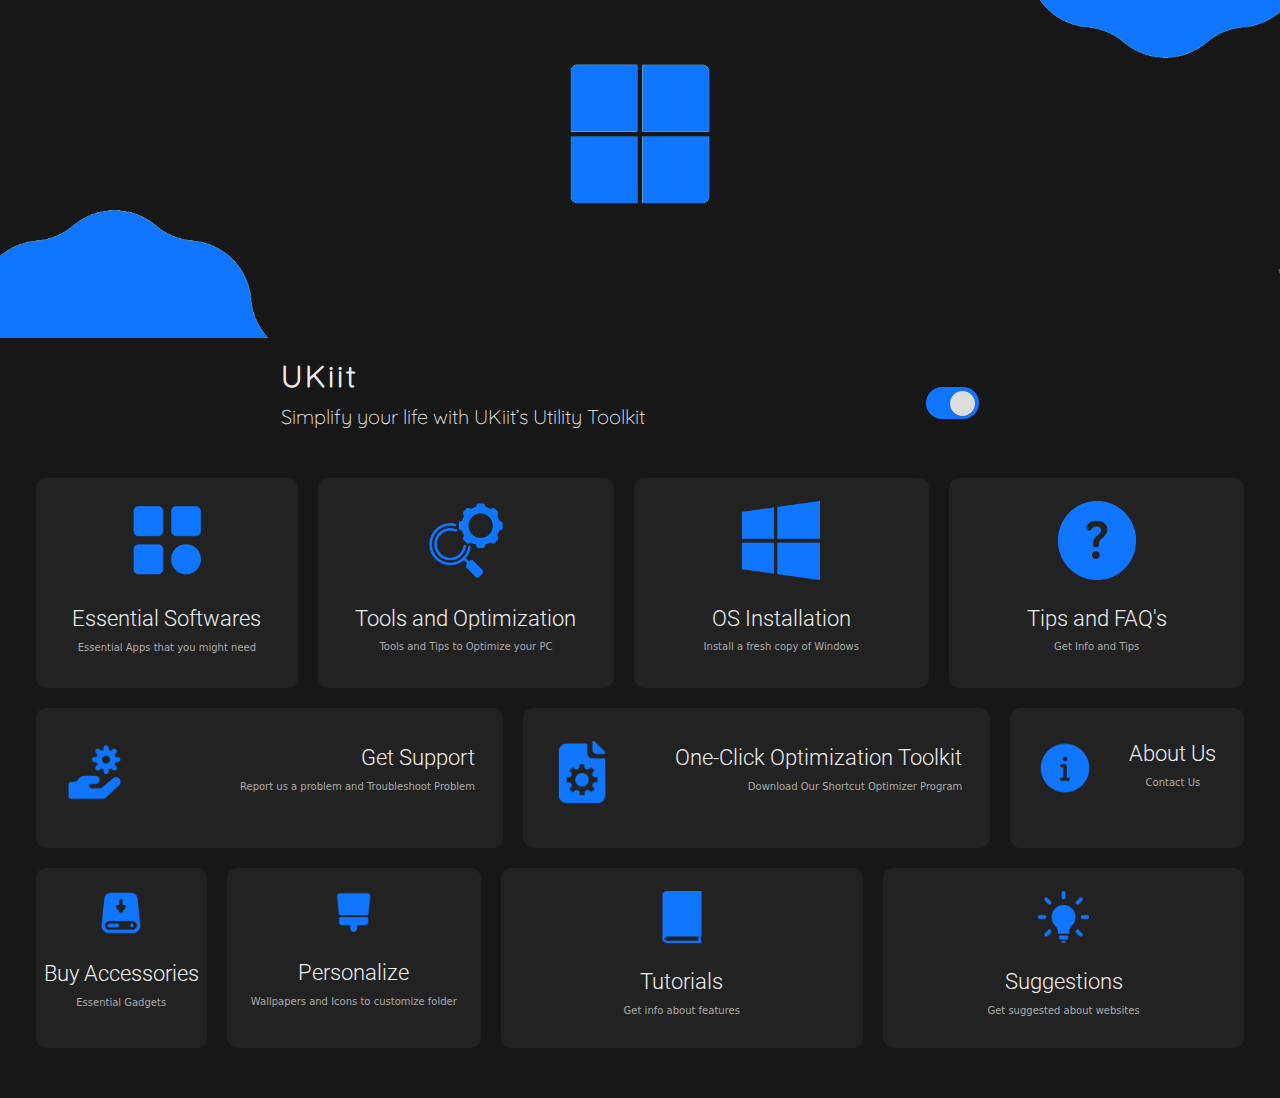
==== commit 2e221316: "v 1.0.4" ====
--- a/index.html
+++ b/index.html
@@ -1,8 +1,8 @@
 <!--
-    Project : Utility Toolkit
+    Project : Ukiit (Utility Toolkit)
     ver : 1.0.4
-    Author : Md. Muhibbur Rahman
-    Last Updated : 1/7/2023
+    Creator : Md. Muhibbur Rahman
+    Last Updated : 28/1/2024
 -->
 <!DOCTYPE html>
 <html lang="en">
@@ -10,13 +10,26 @@
     <meta charset="UTF-8">
     <meta http-equiv="X-UA-Compatible" content="IE=edge">
     <meta name="viewport" content="width=device-width, initial-scale=1.0">
-    
-    <title>UKiit | Utility Toolkit</title>
-    <link rel="shortcut icon" href="favicon.png" type="image/x-icon">
-    
+
+    <!-- Meta (Info) -->
+    <meta name="author" content="Md. Muhibbur Rahman">
+    <meta name="description" content="Ukiit Utility Toolkit">
+    <meta name="keywords" content="Utility Toolkit, Ukiit, Muhib, Utility, Optimize, PC">
+    <link rel="shortcut icon" href="res/img/micon.png" type="image/x-icon">
+
+    <!-- Meta (Open Graph - Social Sharing) -->
+    <meta property="og:title" content="Ukiit">
+    <meta property="og:description" content="Utility Tolkit, Optimize your PC and Find all your needs in ease">
+    <meta property="og:url" content="https://ukiit.netlify.app">
+    <meta property="og:image" content="res/favicon.png">
+    <meta property="og:type" content="website">
+
+    <!-- Meta (Favicon, Theme) -->
+    <link rel="icon" href="res/favicon.png" type="image/x-icon">
+    <meta name="theme-color" content="#171717">
+    <title>Ukiit | Utility Toolkit</title>
+
     <meta name="google-site-verification" content="Gc1A3nzqM8a6-EPgp95xDMVdFL9bkyouBEN5Z5CWJrk" />
-    <meta name="author" content="Md. Muhibbur Rahman">
-    <meta name="description" content="Utility Toolkit">
 
     <!--CSS-->
     <link rel="stylesheet" href="css/main.css">
@@ -44,87 +57,84 @@
                 <p>Simplify your life with UKiit’s Utility Toolkit</p>
             </div>
             <input type="checkbox" class="toggle" checked>
-
         </div>
-          
-          
     </section>
 
+    <section class="option-section">
+        <!-- Options -->
+        <div class="option-wrapper">
+            <div class="option o1">
+                <a href="pages/essential-softwares/essential-softwares.html" class="option-link">
+                    <img src="res/icon/index/esoft.png" alt="essential-softwares-logo">                    
+                    <div class="option-text">
+                        <h3>Essential Softwares</h3>
+                        <p>Essential Apps that you might need</p>
+                    </div>
+                </a>
+            </div>
 
-    <section class="option-section">
-         <!-- Options -->
-         <div class="option-wrapper">
-            <div class="option">
-                <a href="pages/essential-softwares/essential-softwares.html" class="option-link">
-                    <svg class="option-logo-svg esoft-logo" xmlns="http://www.w3.org/2000/svg" viewBox="0 0 512 512"><path d="M432 48H208c-17.7 0-32 14.3-32 32V96H128V80c0-44.2 35.8-80 80-80H432c44.2 0 80 35.8 80 80V304c0 44.2-35.8 80-80 80H416V336h16c17.7 0 32-14.3 32-32V80c0-17.7-14.3-32-32-32zM48 448c0 8.8 7.2 16 16 16H320c8.8 0 16-7.2 16-16V256H48V448zM64 128H320c35.3 0 64 28.7 64 64V448c0 35.3-28.7 64-64 64H64c-35.3 0-64-28.7-64-64V192c0-35.3 28.7-64 64-64z"/></svg>
+            <div class="option o2">
+                <a href="pages/tools/tools.html" class="option-link">
+                    <img src="res/icon/index/tools.png" alt="tools-logo">                    
+
                     <div class="option-text">
-                        <h3 class="option-name">Essential Softwares</h3>
-                        <p class="option-desc">Essential Apps that you might need</p>
+                       <h3>Tools and Optimization</h3>
+                       <p>Tools and Tips to Optimize your PC</p> 
                     </div>
                     
                 </a>
             </div>
 
-            <div class="option" >
-                <a href="pages/tools/tools.html" class="option-link">
-                    <svg class="option-logo-svg opt-logo" xmlns="http://www.w3.org/2000/svg" viewBox="0 0 512 512"><path d="M78.6 5C69.1-2.4 55.6-1.5 47 7L7 47c-8.5 8.5-9.4 22-2.1 31.6l80 104c4.5 5.9 11.6 9.4 19 9.4h54.1l109 109c-14.7 29-10 65.4 14.3 89.6l112 112c12.5 12.5 32.8 12.5 45.3 0l64-64c12.5-12.5 12.5-32.8 0-45.3l-112-112c-24.2-24.2-60.6-29-89.6-14.3l-109-109V104c0-7.5-3.5-14.5-9.4-19L78.6 5zM19.9 396.1C7.2 408.8 0 426.1 0 444.1C0 481.6 30.4 512 67.9 512c18 0 35.3-7.2 48-19.9L233.7 374.3c-7.8-20.9-9-43.6-3.6-65.1l-61.7-61.7L19.9 396.1zM512 144c0-10.5-1.1-20.7-3.2-30.5c-2.4-11.2-16.1-14.1-24.2-6l-63.9 63.9c-3 3-7.1 4.7-11.3 4.7H352c-8.8 0-16-7.2-16-16V102.6c0-4.2 1.7-8.3 4.7-11.3l63.9-63.9c8.1-8.1 5.2-21.8-6-24.2C388.7 1.1 378.5 0 368 0C288.5 0 224 64.5 224 144l0 .8 85.3 85.3c36-9.1 75.8 .5 104 28.7L429 274.5c49-23 83-72.8 83-130.5zM56 432a24 24 0 1 1 48 0 24 24 0 1 1 -48 0z"/></svg>
+            <div class="option o3">
+                <a href="pages/os/os.html" class="option-link">
+                    <img src="res/icon/index/os.png" alt="os-logo">
                     <div class="option-text">
-                       <h3 class="option-name">Tools and Optimization</h3>
-                       <p class="option-desc">Tools and Tips to Optimize your PC</p> 
-                    </div>
-                    
-                </a>
-            </div>
-
-            <div class="option" >
-                <a href="pages/os/os.html" class="option-link">
-                    <svg class="option-logo-svg os-logo" style="margin-bottom: 11px;"  xmlns="http://www.w3.org/2000/svg" viewBox="0 0 448 512"><!--! Font Awesome Pro 6.4.0 by @fontawesome - https://fontawesome.com License - https://fontawesome.com/license (Commercial License) Copyright 2023 Fonticons, Inc. --><path d="M0 93.7l183.6-25.3v177.4H0V93.7zm0 324.6l183.6 25.3V268.4H0v149.9zm203.8 28L448 480V268.4H203.8v177.9zm0-380.6v180.1H448V32L203.8 65.7z"/></svg>
-                    <div class="option-text">
-                        <h3 class="option-name" style="margin-top: 0px;margin-bottom: 4px;">OS Installation</h3>
-                        <p class="option-desc">Install a fresh copy of Windows</p>
+                        <h3>OS Installation</h3>
+                        <p>Install a fresh copy of Windows</p>
                     </div>
                 </a>
             </div>
 
-            <div class="option" >
+            <div class="option o4">
                 <a href="pages/tips/tips.html" class="option-link">
-                    <svg class="option-logo-svg tips-logo" xmlns="http://www.w3.org/2000/svg" viewBox="0 0 512 512"><!--! Font Awesome Pro 6.4.0 by @fontawesome - https://fontawesome.com License - https://fontawesome.com/license (Commercial License) Copyright 2023 Fonticons, Inc. --><path d="M256 512A256 256 0 1 0 256 0a256 256 0 1 0 0 512zM169.8 165.3c7.9-22.3 29.1-37.3 52.8-37.3h58.3c34.9 0 63.1 28.3 63.1 63.1c0 22.6-12.1 43.5-31.7 54.8L280 264.4c-.2 13-10.9 23.6-24 23.6c-13.3 0-24-10.7-24-24V250.5c0-8.6 4.6-16.5 12.1-20.8l44.3-25.4c4.7-2.7 7.6-7.7 7.6-13.1c0-8.4-6.8-15.1-15.1-15.1H222.6c-3.4 0-6.4 2.1-7.5 5.3l-.4 1.2c-4.4 12.5-18.2 19-30.6 14.6s-19-18.2-14.6-30.6l.4-1.2zM224 352a32 32 0 1 1 64 0 32 32 0 1 1 -64 0z"/></svg>
+                    <img src="res/icon/index/tips.png" alt="tips-logo">
                     <div class="option-text">
-                        <h3 class="option-name">Tips and FAQ's</h3>
-                        <p class="option-desc">Get Info and Tips</p>
+                        <h3>Tips and FAQ's</h3>
+                        <p>Get Info and Tips</p>
                     </div>
                 </a>
             </div>
+            
         </div>
 
         <div class="option-wrapper wrapper-r2">
  
-            <div class="option c1">
+            <div class="option o5">
                 <a href="pages/support/support.html" class="option-link c-link">
-                    <svg class="option-logo-svg c1-logo" version="1.1" xmlns="http://www.w3.org/2000/svg" xmlns:xlink="http://www.w3.org/1999/xlink" x="0px" y="0px"viewBox="0 0 64 64" style="enable-background:new 0 0 64 64;" xml:space="preserve"><path class="st0" d="M6,25.2L6,25.2c0,4.6,0.4,9.1,1.1,13.6l0.3,1.6c0.4,2.4,1.3,4.7,2.7,6.8l4.7,7.1c0.8,1.2,1,2.6,0.7,4c-0.2,0.8,0.4,1.6,1.2,1.8c0.1,0,0.2,0,0.3,0h6.5c2.5,0,4.5-2,4.5-4.5l0,0v-7.5c0-2.8-0.7-5.6-2.1-8.1c-1.6-2.7-3.9-4.9-6.7-6.2l-2.9-1.5c-0.2-0.1-0.4-0.1-0.6-0.2h-0.2c-0.8,0-1.4,0.7-1.4,1.4c0,0.4,0.1,0.7,0.4,1l5.2,5.2c0.5,0.5,0.5,1.3,0.1,1.9c-0.5,0.6-1.4,0.7-2,0.2c0,0-0.1-0.1-0.1-0.1l-3.9-3.8c-1.1-1.1-2-2.5-2.5-4l-3-8.9C8,24.2,7.3,24,6.7,24.2C6.3,24.4,6,24.7,6,25.2z"/><path class="st0" d="M56.6,40.3l0.3-1.6c0.8-4.5,1.1-9,1.1-13.6l0,0c0-0.6-0.5-1.2-1.2-1.2c-0.5,0-0.9,0.3-1.1,0.8l-3,8.9c-0.5,1.5-1.4,2.9-2.5,4l-3.8,3.8c-0.5,0.6-1.4,0.6-2,0.1c0,0-0.1-0.1-0.1-0.1c-0.5-0.6-0.4-1.4,0.1-1.9l5.2-5.2c0.5-0.6,0.5-1.5,0-2c-0.3-0.3-0.6-0.4-1-0.4h-0.2c-0.2,0-0.4,0.1-0.6,0.2l-2.9,1.5c-2.8,1.4-5.1,3.5-6.7,6.2c-1.4,2.5-2.1,5.3-2.1,8.1v8c0,2.3,1.9,4.1,4.1,4.1h7c0.8,0,1.5-0.7,1.5-1.5c0-0.1,0-0.2,0-0.4c-0.3-1.4-0.1-2.8,0.7-4l4.7-7.1C55.3,45,56.2,42.7,56.6,40.3z"/><path class="st0" d="M44,18.3V8.5l0,0c0-0.5-0.3-0.9-0.7-1L32.8,4.1C32.6,4,32.3,4,32,4l0,0c-0.3,0-0.6,0-0.9,0.1L20.7,7.5c-0.4,0.1-0.7,0.5-0.7,1v9.8C20,25,24.6,30.6,31.1,32c0.3,0.1,0.6,0.1,0.9,0.1l0,0c0.3,0,0.6,0,0.9-0.1C39.4,30.6,44,24.9,44,18.3zM40,18.3c0,4.7-3.3,8.7-7.9,9.7H32V18h-8v-7.3l8-2.6V18h8V18.3z"/></svg>
+                    <img src="res/icon/index/support.png" alt="support-logo">
                     <div class="option-text">
-                        <h3 class="option-name righty">Get Support</h3>
-                        <p class="option-desc righty">Report us a problem and Troubleshoot Problem</p>
+                        <h3>Get Support</h3>
+                        <p>Report us a problem and Troubleshoot Problem</p>
                     </div>
                 </a>
             </div>
 
-            <div class="option c2 ">
+            <div class="option o6">
                 <a href="pages/toolkit/toolkit.html"  class="option-link c-link">
-                    <svg class="option-logo-svg c2-logo" xmlns="http://www.w3.org/2000/svg" viewBox="0 0 384 512"><!--! Font Awesome Pro 6.4.0 by @fontawesome - https://fontawesome.com License - https://fontawesome.com/license (Commercial License) Copyright 2023 Fonticons, Inc. --><path d="M64 0C28.7 0 0 28.7 0 64V448c0 35.3 28.7 64 64 64H320c35.3 0 64-28.7 64-64V160H256c-17.7 0-32-14.3-32-32V0H64zM256 0V128H384L256 0zM216 232V334.1l31-31c9.4-9.4 24.6-9.4 33.9 0s9.4 24.6 0 33.9l-72 72c-9.4 9.4-24.6 9.4-33.9 0l-72-72c-9.4-9.4-9.4-24.6 0-33.9s24.6-9.4 33.9 0l31 31V232c0-13.3 10.7-24 24-24s24 10.7 24 24z"/></svg>
+                    <img src="res/icon/index/toolkit.png" alt="toolkit-logo">
                     <div class="option-text">
-                        <h3 class="option-name righty">One-Click Optimization Toolkit</h3>
-                        <p class="option-desc righty">Download Our Shortcut Optimizer Program</p>
+                        <h3>One-Click Optimization Toolkit</h3>
+                        <p>Download Our Shortcut Optimizer Program</p>
                     </div>
                 </a>
             </div>
 
-            <div class="option c3">
+            <div class="option o7">
                 <a href="pages/info/info.html" class="option-link c-link">
-                    <svg class="option-logo-svg c3-logo" xmlns="http://www.w3.org/2000/svg" viewBox="0 0 576 512"><!--! Font Awesome Pro 6.4.0 by @fontawesome - https://fontawesome.com License - https://fontawesome.com/license (Commercial License) Copyright 2023 Fonticons, Inc. --><path d="M512 80c8.8 0 16 7.2 16 16V416c0 8.8-7.2 16-16 16H64c-8.8 0-16-7.2-16-16V96c0-8.8 7.2-16 16-16H512zM64 32C28.7 32 0 60.7 0 96V416c0 35.3 28.7 64 64 64H512c35.3 0 64-28.7 64-64V96c0-35.3-28.7-64-64-64H64zM208 256a64 64 0 1 0 0-128 64 64 0 1 0 0 128zm-32 32c-44.2 0-80 35.8-80 80c0 8.8 7.2 16 16 16H304c8.8 0 16-7.2 16-16c0-44.2-35.8-80-80-80H176zM376 144c-13.3 0-24 10.7-24 24s10.7 24 24 24h80c13.3 0 24-10.7 24-24s-10.7-24-24-24H376zm0 96c-13.3 0-24 10.7-24 24s10.7 24 24 24h80c13.3 0 24-10.7 24-24s-10.7-24-24-24H376z"/></svg>
+                    <img src="res/icon/index/about.png" alt="info-logo">
                     <div class="option-text">
-                        <h3 class="option-name righty">About Us</h3>
-                        <p class="option-desc righty">Contact Us</p>
+                        <h3>About Us</h3>
+                        <p>Contact Us</p>
                     </div>
                 </a>
             </div>
@@ -132,43 +142,44 @@
 
 
         <div class="option-wrapper wrapper3">
-            <div class="option accessories">
+            <div class="option o8">
                 <a href="pages/accessories/accessories.html" class="option-link">
-                    <svg class="option-logo-svg" xmlns="http://www.w3.org/2000/svg" height="8vh" viewBox="0 0 512 512"><!--! Font Awesome Free 6.4.0 by @fontawesome - https://fontawesome.com License - https://fontawesome.com/license (Commercial License) Copyright 2023 Fonticons, Inc. --><path d="M64 80c-8.8 0-16 7.2-16 16V258c5.1-1.3 10.5-2 16-2H448c5.5 0 10.9 .7 16 2V96c0-8.8-7.2-16-16-16H64zM48 320v96c0 8.8 7.2 16 16 16H448c8.8 0 16-7.2 16-16V320c0-8.8-7.2-16-16-16H64c-8.8 0-16 7.2-16 16zM0 320V96C0 60.7 28.7 32 64 32H448c35.3 0 64 28.7 64 64V320v96c0 35.3-28.7 64-64 64H64c-35.3 0-64-28.7-64-64V320zm280 48a24 24 0 1 1 48 0 24 24 0 1 1 -48 0zm120-24a24 24 0 1 1 0 48 24 24 0 1 1 0-48z"/></svg>
+                    <img src="res/icon/index/accessories.png" alt="accessories-logo">
                     <div class="option-text">
-                        <h3 class="option-name">Buy Accessories</h3>
-                        <p class="option-desc">Essential Gadgets </p>
+                        <h3>Buy Accessories</h3>
+                        <p>Essential Gadgets </p>
                     </div>
                     
                 </a>
             </div>
 
-            <div class="option customize" >
+            <div class="option o9">
                 <a href="pages/personalize/personalize.html" class="option-link">
-                    <svg class="option-logo-svg" viewBox="0 0 24 24" xmlns="http://www.w3.org/2000/svg"><rect x="0" fill="none" width="24" height="24"/><g><path d="M2 6c0-1.505.78-3.08 2-4 0 .845.69 2 2 2 1.657 0 3 1.343 3 3 0 .386-.08.752-.212 1.09.74.594 1.476 1.19 2.19 1.81L8.9 11.98c-.62-.716-1.214-1.454-1.807-2.192C6.753 9.92 6.387 10 6 10c-2.21 0-4-1.79-4-4zm12.152 6.848l1.34-1.34c.607.304 1.283.492 2.008.492 2.485 0 4.5-2.015 4.5-4.5 0-.725-.188-1.4-.493-2.007L18 9l-2-2 3.507-3.507C18.9 3.188 18.225 3 17.5 3 15.015 3 13 5.015 13 7.5c0 .725.188 1.4.493 2.007L3 20l2 2 6.848-6.848c1.885 1.928 3.874 3.753 5.977 5.45l1.425 1.148 1.5-1.5-1.15-1.425c-1.695-2.103-3.52-4.092-5.448-5.977z"/></g></svg>
+                    <img src="res/icon/index/personalize.png" alt="customize-logo">
                     <div class="option-text">
-                       <h3 class="option-name">Personalize</h3>
-                       <p class="option-desc">Wallpapers and Icons to customize folder</p> 
+                       <h3>Personalize</h3>
+                       <p>Wallpapers and Icons to customize folder</p> 
                     </div>
                     
                 </a>
             </div>
 
-            <div class="option tutorial" >
+            <div class="option o10">
                 <a href="pages/tutorial/tutorial.html" class="option-link">
-                        <svg class="option-logo-svg" xmlns="http://www.w3.org/2000/svg" viewBox="0 0 576 512"><!--! Font Awesome Pro 6.4.0 by @fontawesome - https://fontawesome.com License - https://fontawesome.com/license (Commercial License) Copyright 2023 Fonticons, Inc. --><path d="M249.6 471.5c10.8 3.8 22.4-4.1 22.4-15.5V78.6c0-4.2-1.6-8.4-5-11C247.4 52 202.4 32 144 32C93.5 32 46.3 45.3 18.1 56.1C6.8 60.5 0 71.7 0 83.8V454.1c0 11.9 12.8 20.2 24.1 16.5C55.6 460.1 105.5 448 144 448c33.9 0 79 14 105.6 23.5zm76.8 0C353 462 398.1 448 432 448c38.5 0 88.4 12.1 119.9 22.6c11.3 3.8 24.1-4.6 24.1-16.5V83.8c0-12.1-6.8-23.3-18.1-27.6C529.7 45.3 482.5 32 432 32c-58.4 0-103.4 20-123 35.6c-3.3 2.6-5 6.8-5 11V456c0 11.4 11.7 19.3 22.4 15.5z"/></svg>                    <div class="option-text">
-                        <h3 class="option-name" style="margin-top: 0px;margin-bottom: 4px;">Tutorials</h3>
+                    <img src="res/icon/index/tutorial.png" alt="tutorial-logo">
+                    <div class="option-text">
+                        <h3 class="option-name">Tutorials</h3>
                         <p class="option-desc">Get info about features </p>
                     </div>
                 </a>
             </div>
 
-            <div class="option suggestion" >
+            <div class="option o11">
                 <a href="pages/suggestion/suggestion.html" class="option-link">
-                    <svg class="option-logo-svg " xmlns="http://www.w3.org/2000/svg" height="8vh" viewBox="0 0 384 512"><!--! Font Awesome Free 6.4.0 by @fontawesome - https://fontawesome.com License - https://fontawesome.com/license (Commercial License) Copyright 2023 Fonticons, Inc. --><path d="M297.2 248.9C311.6 228.3 320 203.2 320 176c0-70.7-57.3-128-128-128S64 105.3 64 176c0 27.2 8.4 52.3 22.8 72.9c3.7 5.3 8.1 11.3 12.8 17.7l0 0c12.9 17.7 28.3 38.9 39.8 59.8c10.4 19 15.7 38.8 18.3 57.5H109c-2.2-12-5.9-23.7-11.8-34.5c-9.9-18-22.2-34.9-34.5-51.8l0 0 0 0c-5.2-7.1-10.4-14.2-15.4-21.4C27.6 247.9 16 213.3 16 176C16 78.8 94.8 0 192 0s176 78.8 176 176c0 37.3-11.6 71.9-31.4 100.3c-5 7.2-10.2 14.3-15.4 21.4l0 0 0 0c-12.3 16.8-24.6 33.7-34.5 51.8c-5.9 10.8-9.6 22.5-11.8 34.5H226.4c2.6-18.7 7.9-38.6 18.3-57.5c11.5-20.9 26.9-42.1 39.8-59.8l0 0 0 0 0 0c4.7-6.4 9-12.4 12.7-17.7zM192 128c-26.5 0-48 21.5-48 48c0 8.8-7.2 16-16 16s-16-7.2-16-16c0-44.2 35.8-80 80-80c8.8 0 16 7.2 16 16s-7.2 16-16 16zm0 384c-44.2 0-80-35.8-80-80V416H272v16c0 44.2-35.8 80-80 80z"/></svg>
+                    <img src="res/icon/index/suggestions.png" alt="suggestion-logo">
                     <div class="option-text">
-                        <h3 class="option-name">Suggestions</h3>
-                        <p class="option-desc">Get suggested about websites</p>
+                        <h3>Suggestions</h3>
+                        <p>Get suggested about websites</p>
                     </div>
                 </a>
             </div>
--- a/css/main.css
+++ b/css/main.css
@@ -56,140 +56,13 @@
 
 
 
-    /******* Option *******/
-    .option-section{
-        background-color: var(--bg);
-        padding: 0px 0px 40px 0px;
-    }
-
-    .option-wrapper{
-        /* position: absolute;
-        bottom: 15px; */
-        margin: 0px auto;
-        display: flex;
-        justify-content: space-between;
-        align-items: center;
-        width: 96%;      
-        padding-bottom: 10px;  
-    }
     
-    .option{
-        border-bottom: 4px solid var(--bg);
-        margin: 0px 13px;
-        padding: 8px;
-        height: auto;
-        width: 27%;
-        transition: 0.1s;
-        background-color: var(--bgh);
-        border-radius: 10px;
-    }
-    .option-logo-svg{
-        padding: 0px;
-        display: block;
-        margin: 20px auto;
-        fill: var(--theme);
-    }
-
-    .option-name{
-        text-align: center !important;
-        color: var(--text);
-        margin-top: 10px;
-        font-size: 22px;
-        transition: 0.2s;
-        font-family: Font2;
-    }
-    .option-desc{
-        text-align: center !important;
-        color: var(--dim);
-        font-size: 17px;
-        transition: 0.2s;
-    }
-    .option-link{
-        text-decoration: none;
-        display: flex;
-        flex-direction: column;
-        justify-content: space-between;
-        align-items: center;
-    }
-    .option:hover{
-        background-color: var(--bghh);
-        border: none;
-        /* border-bottom: 4px solid var(--theme); */
-        transition: 0.2s;
-        box-shadow: var(--shadow);
-
-    }
-    .option:hover .option-logo-svg{
-        fill: var(--theme);
-        /* stroke: var(--theme); */
-        transition: 0.1s;
-    }
-    .option:hover .option-name{
-        color:var(--theme);
-        font-weight: 800;
-        font-size: 24px;
-        transition: 0.2s;
-    }
-    .option:hover .option-desc{
-        color: var(--text);
-        transition: 0.2s;
-    }
-
-
-    .c-link{
-        flex-direction: row;
-        padding: 10px 20px;
-    }
-
-    .c1, .c2, .c3{
-        /* height: 17vh; */
-    }
-
-    .c1-logo, .c2-logo, .c3-logo{
-        margin: 0;
-        padding: 10px;
-        fill: var(--theme);
-    }
-
-    /**** LOGO SECTION ****/
-    .esoft-logo         {width: 22%;}
-    .opt-logo           {width: 22%;}
-    .os-logo            {width: 27%;padding-top: 0;margin-top: 14px;}
-    .tips-logo          {width: 22%;}
-
-    .c1-logo            {width: 15%;}
-    .c2-logo            {width: 16%;}
-    .c3-logo            {width: 38%;}
-
-    .accessories a svg  {width: 20%;}
-    .customize a svg    {width: 15%;}
-    .tutorial a svg     {width: 25%;padding-bottom:15px;}
-    .suggession a svg   {width: 20%;}
-
-    
-    .righty{
-        text-align: right !important;
-    }
-    
-
-    .wrapper3{
-        /* padding-top: 25px; */
-        padding-bottom: 10px;
-        /* height: 30vh; */
-        /* background-color: red; */
-    }
-
-
-    /*** CUSTOM WIDTH OF CARDS ***/
-    .c1{width: 45%;}
-    .c2{width: 35%;}
-    .c3{width: 20%;}
-    .accessories{width: 20%;}
-    .customize{width: 30%;}
-    .tutorial{width: 20%;}
-    .suggession{width: 25%;}
+
+
+
 
 }
+
 
 @media screen and (max-width: 1280px) and (max-height: 720px) {
     .intro-text{
@@ -200,60 +73,42 @@
     .option{
         height: auto;
     }
-
-    .accessories{
-        width: 20%;
-        height: vh;
-
-    }
-    .suggession{
-        width: 25%;
-        height: vh;
-
-    }
-    .tutorial{
-        width: 20%;
-        height: vh;
-    }
-    .customize{
-        width: 35%;
-        height: vh;
-    }
+    .option-name{
+        font-size: 20px;
+    }
+
+    .option-desc{
+        font-size: 15px;
+    }
+    .option:hover .option-name{
+        font-size: 22px;  
+    }
+
+
+    .wrapper3{
+        margin-top: 10px !important;
+    }
+    .c1{width: 45%; height:17vh !important;}
+    .c2{width: 35%; height:17vh !important;}
+    .c3{width: 20%; height:17vh !important;}
+    .accessories{width: 20%;height:27vh !important;}
+    .customize{width: 25%;  height:27vh !important;}
+    .tutorial{width: 20%;   height:27vh !important;}
+    .suggession{width: 35%; height:27vh !important;}
 }
+
+
 @media screen and (max-width: 1280px) and (max-height: 1024px){
-    .intro-text{
-        position: absolute;
-        top: 30%;
-        left: 25%;
-    }
-    .wrapper3{
-        padding: 0px;
-        height: 25vh;
-    }
-
-    .accessories{
-        width: 20%;
-        height: 20vh;
-
-    }
-    .suggession{
-        width: 25%;
-        height: 20vh;
-
-    }
-    .tutorial{
-        width: 20%;
-        height: 20vh;
-
-    }
-    .customize{
-        width: 35%;
-        height: 20vh;
-    }
-
-    
-
+    .option-text h3{
+        font-size: 15px;
+    }
+    .option-text p{
+        font-size: 10px !important;
+    }
+   
 }
+
+
 
 /**** SWITCH *****/
 input[type="checkbox"] {
@@ -307,4 +162,120 @@
   .toggle:checked::after {
       transform: translatex(20px);
   }
+
+
+
+
+  /*** 1.0.4 Starts from here... ***/
+
+  /*** 1.0.4 CSS ***/
+  @media screen and (min-width : 992px){
+    *{
+        user-select: none;
+    }
+
+    /******* Option *******/
+    .option-section{
+        background-color: var(--bg);
+        padding: 00px 0px 40px 0px;
+    }
+
+    .option-wrapper{
+        /* position: absolute;
+        bottom: 15px; */
+        margin: 0px auto;
+        display: flex;
+        justify-content: space-between;
+        align-items: center;
+        width: 96%;      
+        /* padding-bottom: 10px;   */
+    }
+    
+    .option{
+        /* border-bottom: 4px solid var(--bg); */
+        margin: 10px 10px;
+        padding: 8px;
+
+        transition: 0.1s;
+        background-color: var(--bgh);
+        border-radius: 10px;
+
+        /*should not oversize if small screen*/
+        /* max-width: 300px; */
+        min-height: 210px;
+
+    }
+    .option:hover{
+        transition: 0.1s;
+        background-color: var(--bghh);
+        box-shadow: 0px 0px 20px 0px var(--bgh);
+    }
+    .option:hover .option-text h3{
+        color: var(--theme) !important;
+        font-weight: 700;
+    }
+
+    .option h3{
+        text-align: center !important;
+        color: var(--text);
+        margin-top: 10px;
+        transition: 0.2s;
+        font-family: Font2;
+        font-size: 1.4rem;
+    }
+    .option p{
+        text-align: center !important;
+        color: var(--dim);
+        transition: 0.2s;
+        font-size: 1.0rem;
+    }
+    .option-link{
+        text-decoration: none;
+        display: flex;
+        flex-direction: column;
+        justify-content: space-between !important;
+        align-items: center;
+    }
+    
+
+    .c-link{
+        flex-direction: row;
+        padding: 10px 20px;
+    }
+    .option img{
+        width: 28%;
+        padding: 15px 0px;
+    }
+
+
+
+    .o5{width: 40% !important; min-height: 140px !important;}
+    .o6{width: 40% !important; min-height: 140px !important;}
+    .o7{width: 20% !important; min-height: 140px !important;}
+
+    .o8{width: 20% !important; min-height: 180px !important;} 
+    .o9{width: 30% !important; min-height: 180px !important;}
+    .o10{min-height: 180px !important;}
+    .o11{min-height: 180px !important;}
+
+
+    /* individual option image */
+    .o1 img{width: 31%;}
+    .o5 img{width: 15%;}
+    .o6 img{width: 15%;}
+    .o7 img{width: 30%;}
+
+    .o8 img{width: 27%;}
+    .o9 img{width: 16%;}
+    .o10 img{width: 15%;}
+    .o11 img{width: 15%;}
+
+    .o5 h3,
+    .o5 p,
+    .o6 h3,
+    .o6 p{
+        text-align: right !important;
+    }
+
+  }
   --- a/css/mobile.css
+++ b/css/mobile.css
@@ -9,39 +9,30 @@
     .mobile-cover{
         display: block;
     }
-    .intro-text{
-        position: absolute;
-        top: 57%;
-        left: 18%;
-        color: #656565;
-        font-size: 20px;
-        font-family: Font1;
-    }
     .option-section{
-        background-color: #000000;
+        background-color: var(--bg);
         width: 90%;
         margin:  0 auto;
     }
     .body{
-        background-color: #000000;
+        background-color: var(--bg);
     }
 
     .option{
         background-color: var(--bg);
         border-radius: 3px;
         border-left: 3px solid var(--theme);
-        padding: 10px;
-        justify-content: space-between;
+        padding: 10px 20px;
         margin: 20px 0px;
         transition: 0.2s;
     }
     .option:hover{
         border: none;
+        border-radius: 15px;
         transition: 0.2s;
-        /* border: 3px solid var(--theme); */
-        box-shadow: 0px 0px 10px 5px var(--theme);
+        background-color: var(--bgh);
     }
-    .option-logo-svg{
+    .option-logo{
         fill: var(--theme);
         width: 15%;
         display: block;
@@ -50,28 +41,24 @@
     .option-text{
         padding-top: 15px;
     }
-    .option-name{
+    .option h3{
         font-family: Font1;
         font-size: 22px;
         text-align: right;
     }
-    .option-desc{
+    .option p{
         color: var(--dim);
         text-align: right;
-
+    }
+    .option img{
+        width:  64px;
+        height: 64px;
     }
     .option-link{
         text-decoration: none;
         display: flex;
         justify-content: space-between;
-
-    }
-    .c1-logo{
-        width: 25%;
-        margin-left: 13px;
-    }
-    .c2-logo{
-        width: 12%;
+        align-items: center;
     }
     .forward-text{
         padding: 10px;
@@ -90,10 +77,47 @@
     .f-text-b{
         color: var(--theme);
     }
-    .esoft{
-        display: none;
+    .o1,.o6{
+        display: none !important; 
     }
-    .c2{
-        display: none;
+
+    .wrapper3{
+        display:none;
+    }
+
+    .c1, .c3 {
+        width: 100%;
+        height: 16vh !important;
+    }
+    .option-name{
+        font-size: 20px;
+    }
+    .option-desc{
+        font-size: 14px !important;
+    }
+
+
+
+    .intro-textarea{
+        padding: 20px 0px;
+        /* background-color: red; */
+        color: var(--text);
+        font-family: Font1;
+        width: 90%;
+        margin:  0 auto;
+        display: flex;
+        justify-content: space-evenly;
+        align-items: center;
+    }
+    .intro-textarea h3{
+        font-family: fontDesc;
+        letter-spacing: 3px;
+        font-size: 20px;
+        font-weight: 700;
+    }
+    .intro-textarea p{
+        width: 80%;
+        font-size: 15px;
+        font-family: fontDesc;
     }
 }--- a/css/universal.css
+++ b/css/universal.css
@@ -1,8 +1,12 @@
+/* Universal.css is the first unofficial version of mcss */
+/* This is used in all the pages */
+
+
 *{
     margin: 0px;
     padding: 0px;
-    box-sizing: border-box;
-    scroll-behavior: smooth;
+    box-sizing: border-box !important;
+    scroll-behavior: smooth !important;
 }
 
 
@@ -27,10 +31,10 @@
     --theme: #1176ff; 
     --theme-d: #00419c; 
     --bg   : #171717; 
+    --bgh: #222222; 
+    --bghh: #282828;
     --text : #eeeeee; 
     --dim  : #aaaaaa;
-    --bgh: #222222;
-    --bghh: #282828;
     --inverse : #dddddd;
     --shadow : #1176ff 0px 0px 25px;
     --transparent : 
@@ -62,7 +66,7 @@
 
 /******* ScrollBar *******/
 ::-webkit-scrollbar {
-    width: 6px;
+    width: 8px;
     height: 10px;
 }
 ::-webkit-scrollbar-track {
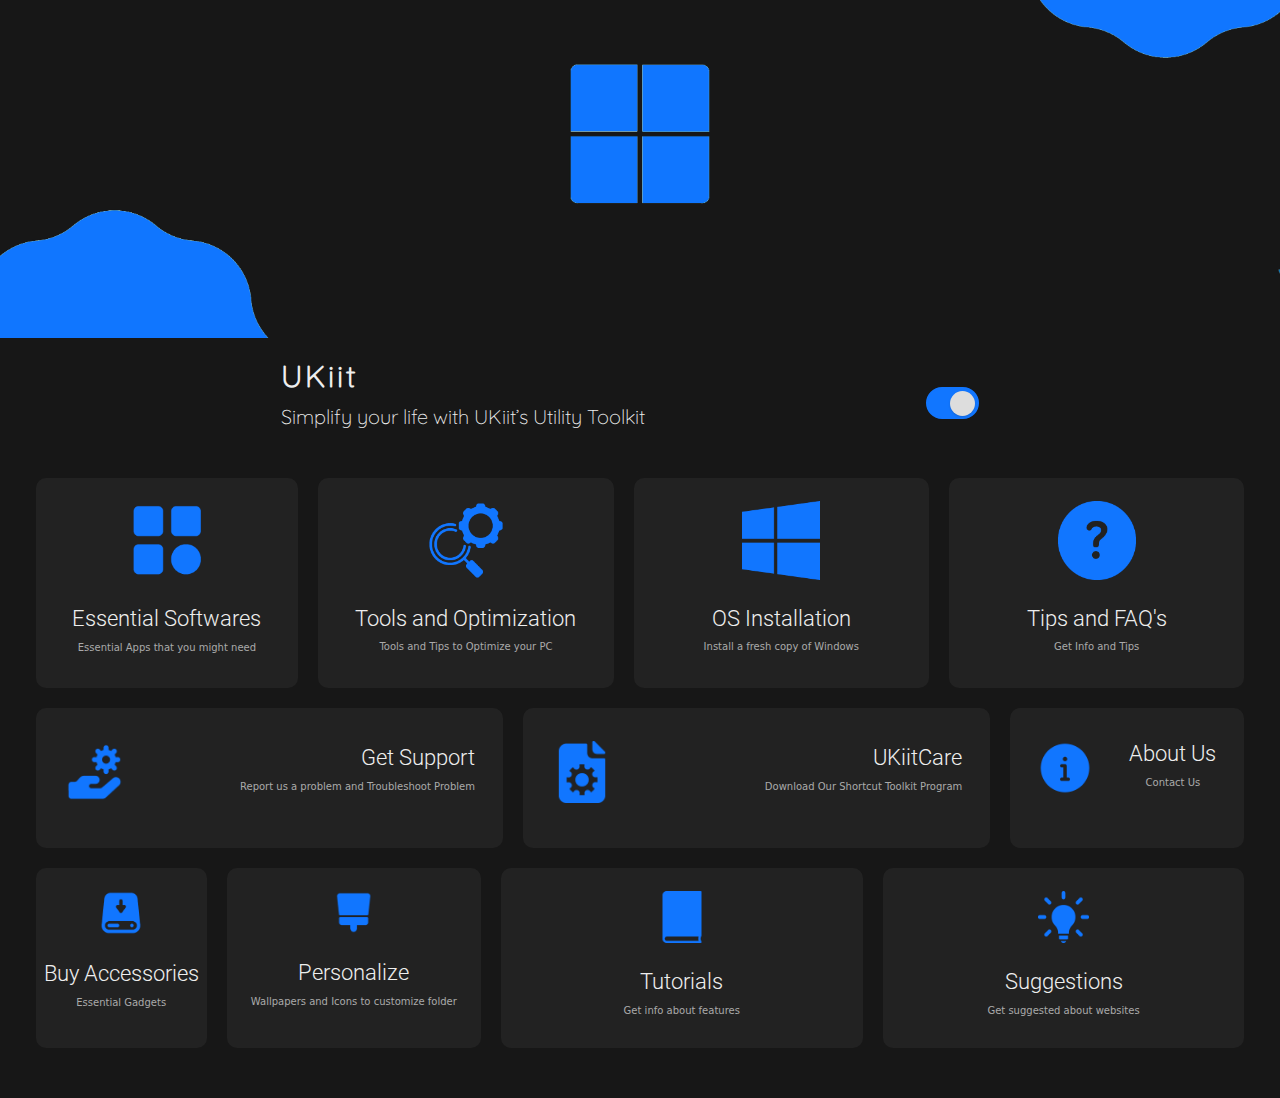
==== commit 652b9eab: "Introducing UKiitCare" ====
--- a/index.html
+++ b/index.html
@@ -123,8 +123,8 @@
                 <a href="pages/toolkit/toolkit.html"  class="option-link c-link">
                     <img src="res/icon/index/toolkit.png" alt="toolkit-logo">
                     <div class="option-text">
-                        <h3>One-Click Optimization Toolkit</h3>
-                        <p>Download Our Shortcut Optimizer Program</p>
+                        <h3>UKiitCare</h3>
+                        <p>Download Our Shortcut Toolkit Program</p>
                     </div>
                 </a>
             </div>
